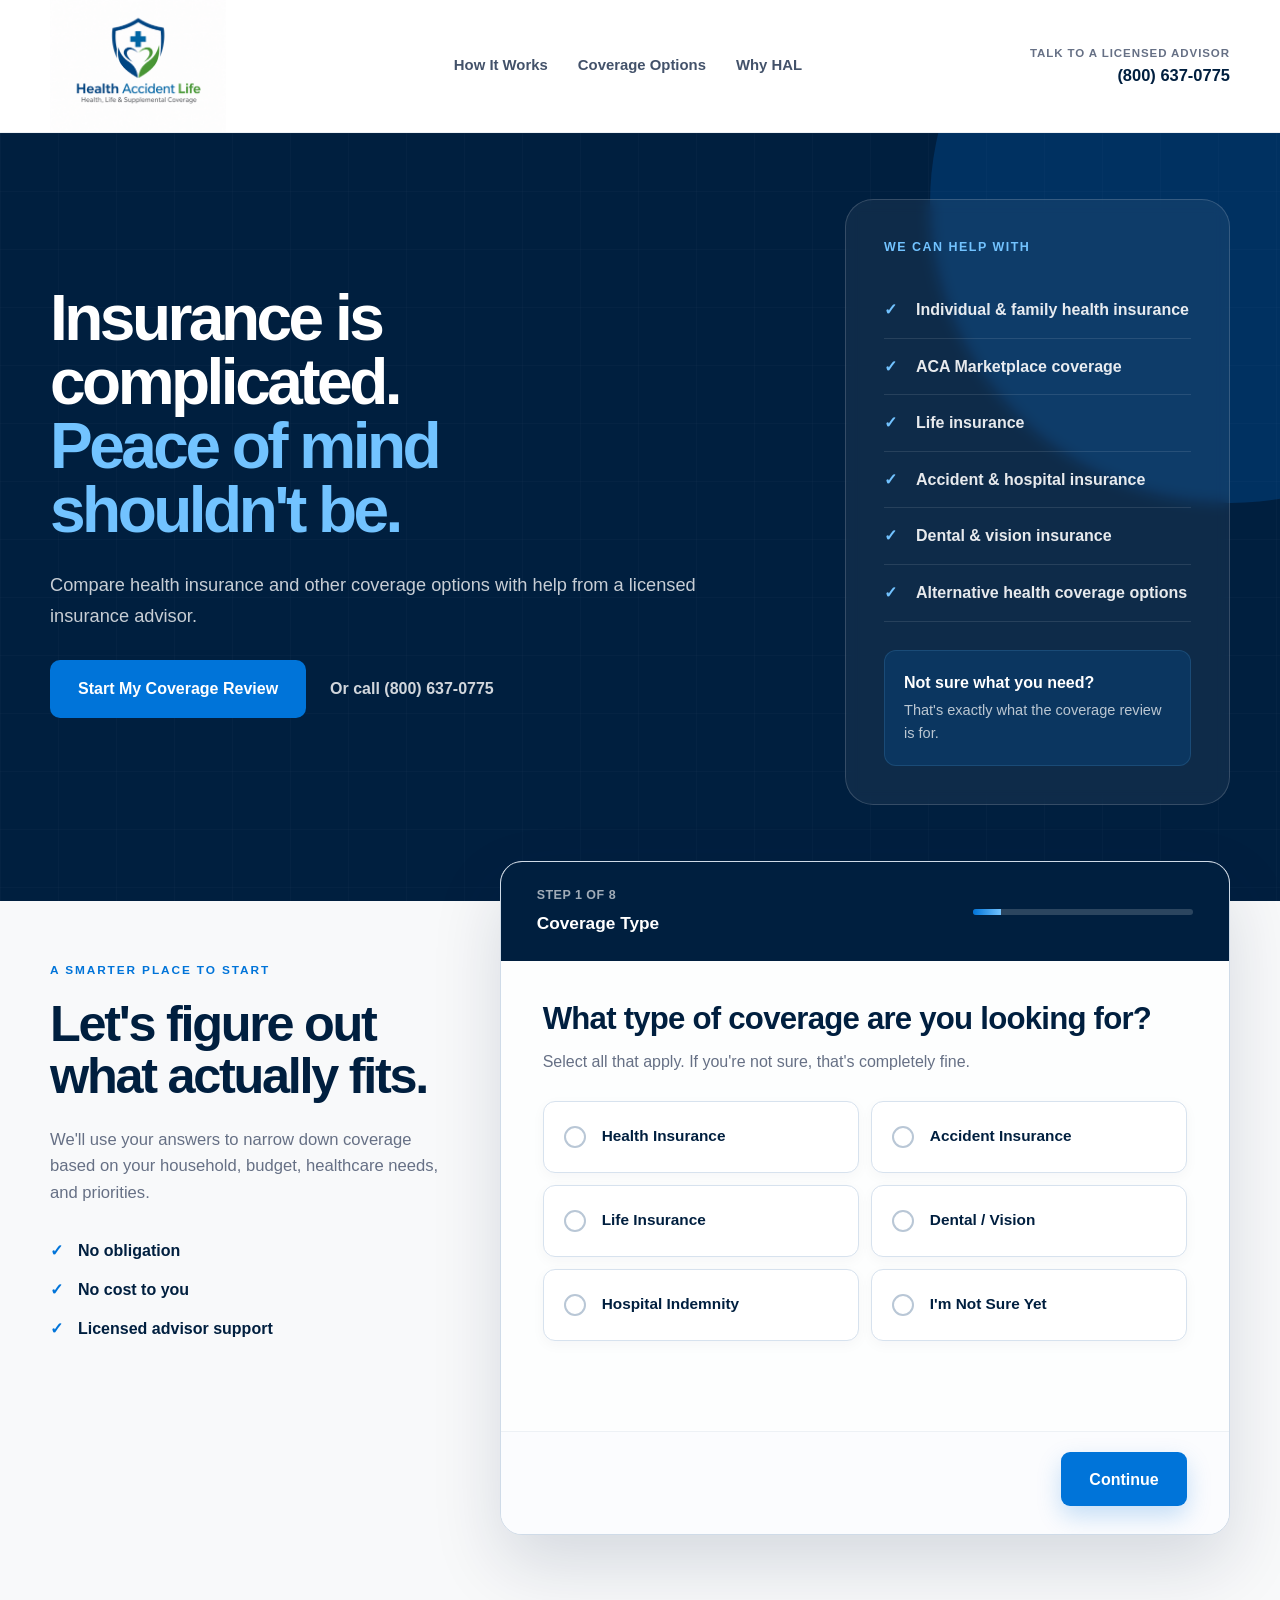
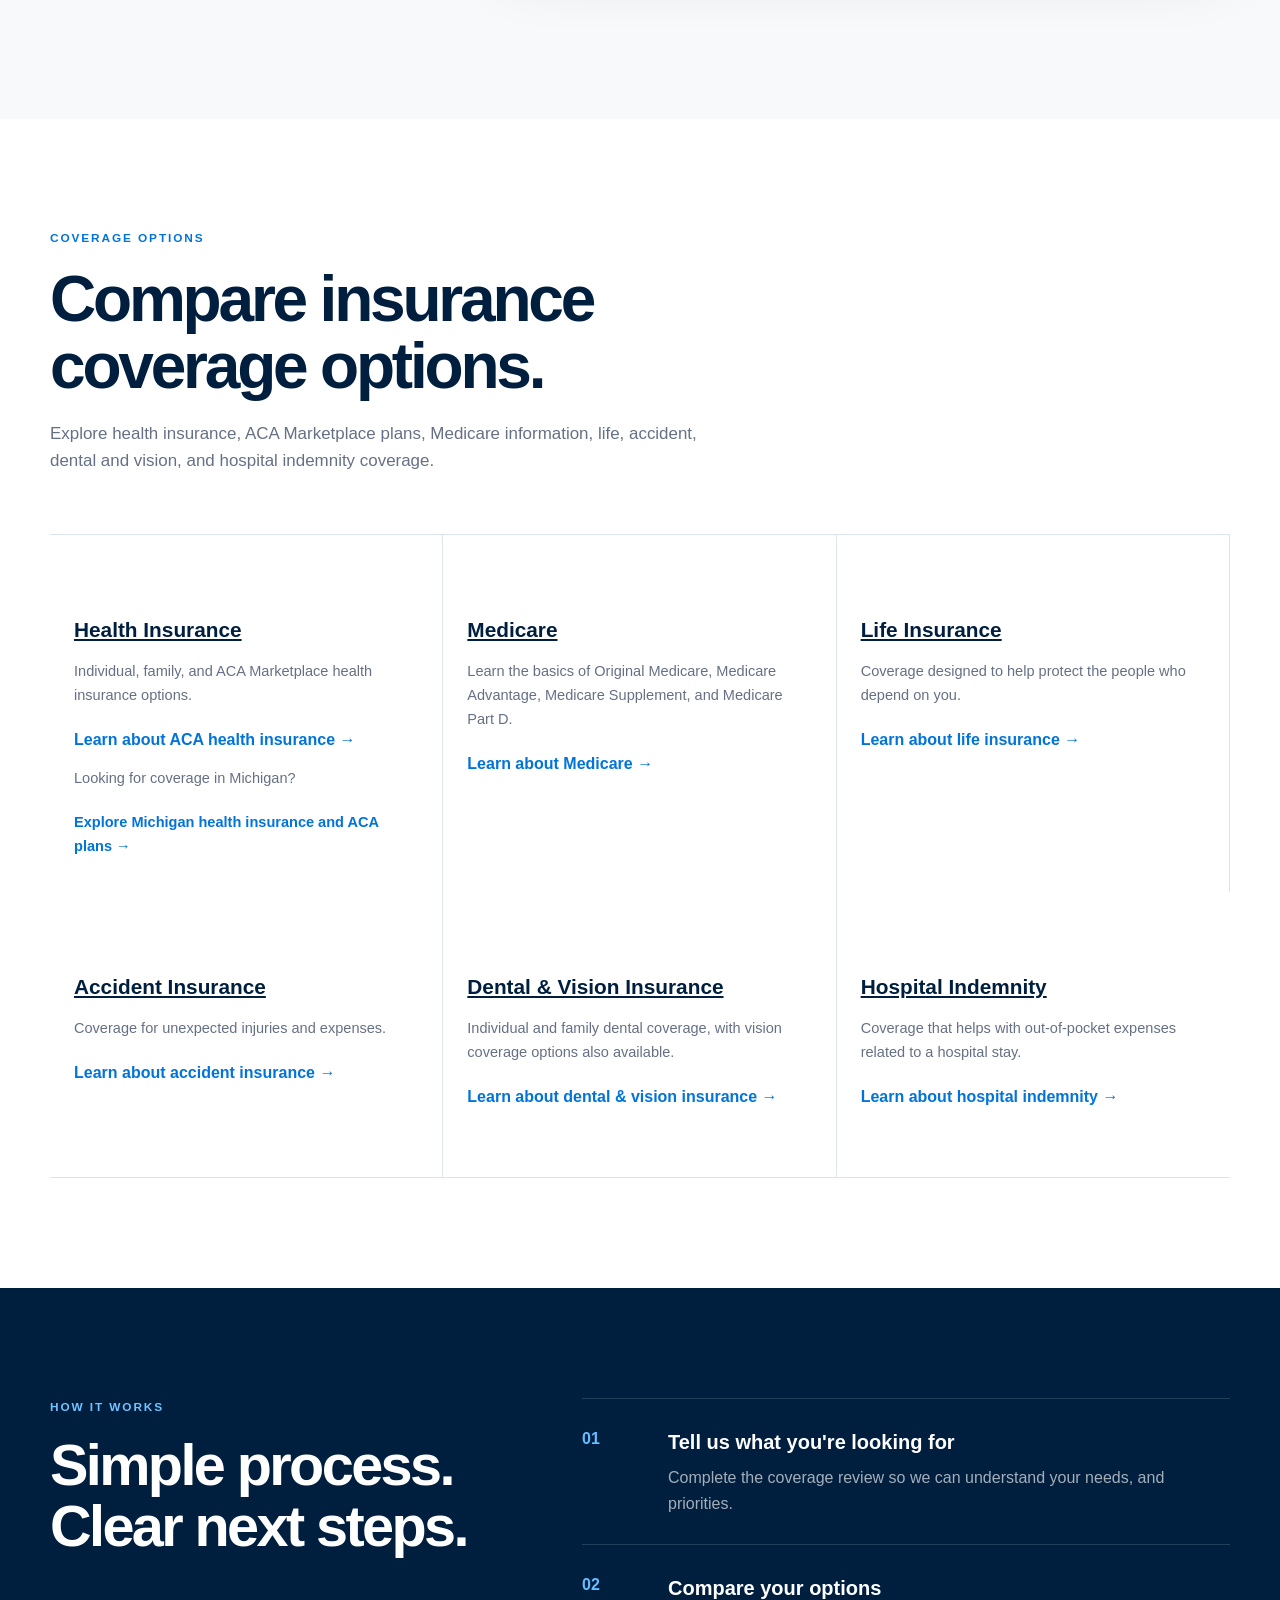
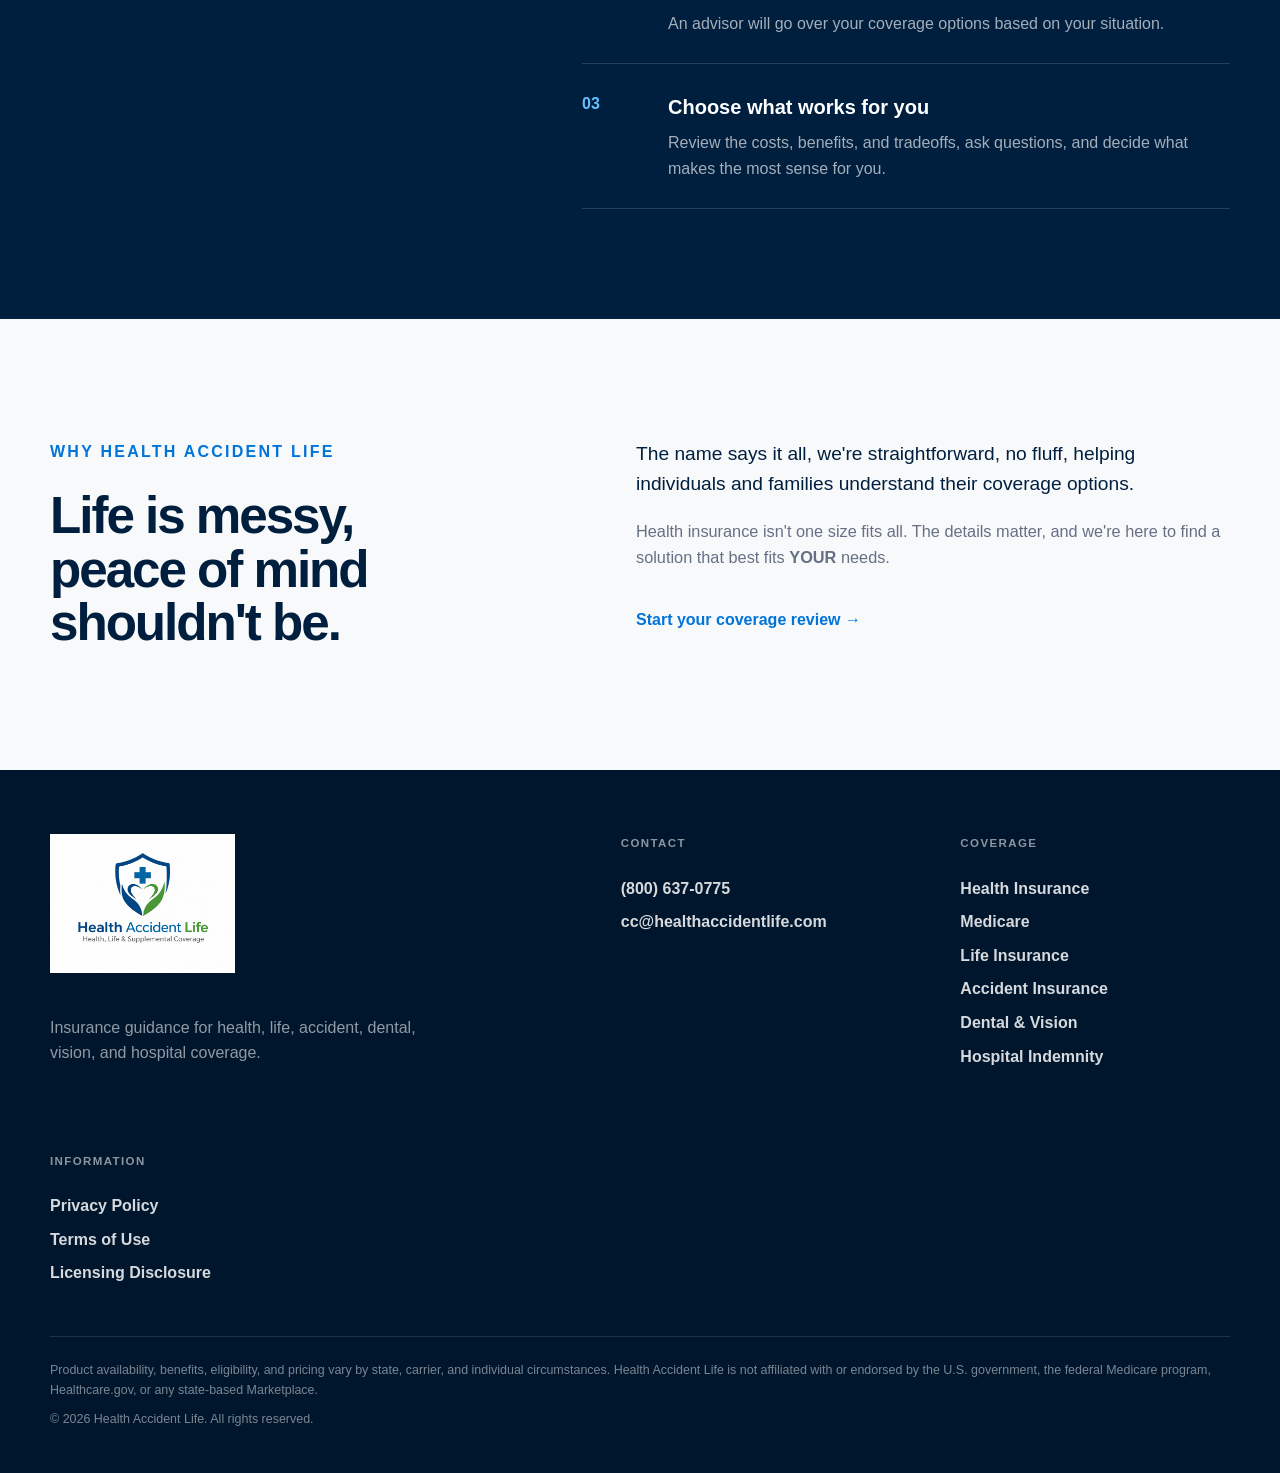
==== index.html @ eee74aa1 "Update index.html" ====
<!DOCTYPE html>
<html lang="en">
<head>
  <meta charset="UTF-8" />
  <meta name="viewport" content="width=device-width, initial-scale=1.0" />

<title>Health Insurance & ACA Marketplace Plans | Health Accident Life</title>

<meta
  name="description"
  content="Compare health insurance, ACA Marketplace, life, accident, dental, vision, and hospital indemnity coverage with help from a licensed insurance advisor."
/>

<link rel="canonical" href="https://healthaccidentlife.com/" />

  <link rel="stylesheet" href="css/style.css" />
</head>

<body>

  <header class="site-header">
    <div class="container header-inner">

      <a href="index.html" class="brand-link" aria-label="Health Accident Life home">
        <img src="images/logo.png" alt="Health Accident Life" class="site-logo" />
      </a>

      <nav class="main-nav" aria-label="Main navigation">
        <a href="#how-it-works">How It Works</a>
        <a href="#coverage-options">Coverage Options</a>
        <a href="#about">Why HAL</a>
      </nav>

      <a class="header-phone" href="tel:8006370775">
        <span>Talk to a licensed advisor</span>
        <strong>(800) 637-0775</strong>
      </a>

    </div>
  </header>


  <main>

    <section class="hero-section">

      <div class="hero-grid-pattern"></div>

      <div class="container hero-layout">

        <div class="hero-copy">

 <h1>
  Insurance is complicated.
  <span>Peace of mind shouldn't be.</span>
</h1>

<p class="hero-subtitle">
  Compare health insurance and other coverage options with help from a licensed insurance advisor.
</p>

          <div class="hero-actions">
            <a href="#coverage-review" class="hero-button">
              Start My Coverage Review
            </a>

            <a href="tel:8006370775" class="hero-phone-link">
              Or call (800) 637-0775
            </a>
          </div>

        </div>


        <aside class="hero-side-panel">
          <p class="panel-label">We can help with</p>

          <ul class="coverage-checklist">
            <li>Individual & family health insurance</li>
            <li>ACA Marketplace coverage</li>
            <li>Life insurance</li>
            <li>Accident & hospital insurance</li>
            <li>Dental & vision insurance</li>
            <li>Alternative health coverage options</li>
          </ul>

          <div class="panel-callout">
            <strong>Not sure what you need?</strong>
            <span>That's exactly what the coverage review is for.</span>
          </div>

        </aside>

      </div>
    </section>


    <section class="form-section" id="coverage-review">

      <div class="container form-layout">

        <div class="form-intro">

          <p class="eyebrow dark">A smarter place to start</p>

          <h2>Let's figure out what actually fits.</h2>

          <p>
            We'll use your answers to narrow down coverage based on your household,
            budget, healthcare needs, and priorities.
          </p>

         
<div class="form-benefits">
  <span>No obligation</span>
  <span>No cost to you</span>
  <span>Licensed advisor support</span>
</div>

</div>


        <form
          class="quote-card"
          id="quoteForm"
          name="coverage-review"
          method="POST"
          netlify
          data-netlify="true"
          netlify-honeypot="bot-field"
          action="/thank-you/"
        >

          <input type="hidden" name="form-name" value="coverage-review" />

          <p class="hidden-field">
            <label>
              Do not fill this out if you are human:
              <input name="bot-field" />
            </label>
          </p>


          <div class="form-topbar">

            <div>
              <p id="stepCounter">Step 1 of 8</p>
              <h2 id="stepTitle">Coverage Type</h2>
            </div>

            <div class="progress-wrap" aria-hidden="true">
              <div class="progress-bar">
                <div class="progress-fill" id="progressFill"></div>
              </div>
            </div>

          </div>


          <div class="form-body">

            <section class="form-step active" data-step="1">

              <h3>What type of coverage are you looking for?</h3>

              <p class="step-help">
                Select all that apply. If you're not sure, that's completely fine.
              </p>

              <div class="choice-grid two-column">

                <label class="choice-card">
                  <input type="checkbox" name="coverage_type" value="Health Insurance" />
                  <span>Health Insurance</span>
                </label>

                <label class="choice-card">
                  <input type="checkbox" name="coverage_type" value="Accident Insurance" />
                  <span>Accident Insurance</span>
                </label>

                <label class="choice-card">
                  <input type="checkbox" name="coverage_type" value="Life Insurance" />
                  <span>Life Insurance</span>
                </label>

                <label class="choice-card">
                  <input type="checkbox" name="coverage_type" value="Dental / Vision" />
                  <span>Dental / Vision</span>
                </label>

                <label class="choice-card">
                  <input type="checkbox" name="coverage_type" value="Hospital Indemnity" />
                  <span>Hospital Indemnity</span>
                </label>

                <label class="choice-card">
                  <input type="checkbox" name="coverage_type" value="Not Sure" />
                  <span>I'm Not Sure Yet</span>
                </label>

              </div>

            </section>


            <section class="form-step" data-step="2">

              <h3>Who needs coverage?</h3>

              <p class="step-help">
                Tell us who we're shopping for.
              </p>

              <div class="choice-list">

                <label class="choice-card">
                  <input type="radio" name="who_needs_coverage" value="Just me" />
                  <span>Just me</span>
                </label>

                <label class="choice-card">
                  <input type="radio" name="who_needs_coverage" value="Me + spouse / partner" />
                  <span>Me + spouse / partner</span>
                </label>

                <label class="choice-card">
                  <input type="radio" name="who_needs_coverage" value="Me + children" />
                  <span>Me + children</span>
                </label>

                <label class="choice-card">
                  <input type="radio" name="who_needs_coverage" value="Me + spouse + children" />
                  <span>Me + spouse + children</span>
                </label>

              </div>

            </section>


            <section class="form-step" data-step="3">

              <h3>What are the ages of those who need coverage?</h3>

              <p class="step-help">
                Age can affect eligibility, pricing, and available options.
              </p>

              <div class="field-group">
                <label for="yourAge">Your Age</label>
                <input
                  type="number"
                  id="yourAge"
                  name="your_age"
                  placeholder="Example: 35"
                  min="0"
                  max="120"
                />
              </div>

              <div class="field-group optional-field">
                <label for="householdAges">Other Household Ages</label>

                <input
                  type="text"
                  id="householdAges"
                  name="other_household_ages"
                  placeholder="Example: 34, 12, 9"
                />
              </div>

            </section>


            <section class="form-step" data-step="4">

              <h3>Where do you live?</h3>

              <p class="step-help">
                Insurance availability can vary significantly by location.
              </p>

              <div class="field-group">
                <label for="zipCode">ZIP Code</label>

                <input
                  type="text"
                  id="zipCode"
                  name="zip_code"
                  placeholder="Example: 48439"
                  maxlength="10"
                />
              </div>

              <div class="field-group">

                <label for="state">State</label>

                <select id="state" name="state">

                  <option value="">Select your state</option>

                  <option value="Alabama">Alabama</option>
                  <option value="Alaska">Alaska</option>
                  <option value="Arizona">Arizona</option>
                  <option value="Arkansas">Arkansas</option>
                  <option value="California">California</option>
                  <option value="Colorado">Colorado</option>
                  <option value="Connecticut">Connecticut</option>
                  <option value="Delaware">Delaware</option>
                  <option value="Florida">Florida</option>
                  <option value="Georgia">Georgia</option>
                  <option value="Hawaii">Hawaii</option>
                  <option value="Idaho">Idaho</option>
                  <option value="Illinois">Illinois</option>
                  <option value="Indiana">Indiana</option>
                  <option value="Iowa">Iowa</option>
                  <option value="Kansas">Kansas</option>
                  <option value="Kentucky">Kentucky</option>
                  <option value="Louisiana">Louisiana</option>
                  <option value="Maine">Maine</option>
                  <option value="Maryland">Maryland</option>
                  <option value="Massachusetts">Massachusetts</option>
                  <option value="Michigan">Michigan</option>
                  <option value="Minnesota">Minnesota</option>
                  <option value="Mississippi">Mississippi</option>
                  <option value="Missouri">Missouri</option>
                  <option value="Montana">Montana</option>
                  <option value="Nebraska">Nebraska</option>
                  <option value="Nevada">Nevada</option>
                  <option value="New Hampshire">New Hampshire</option>
                  <option value="New Jersey">New Jersey</option>
                  <option value="New Mexico">New Mexico</option>
                  <option value="New York">New York</option>
                  <option value="North Carolina">North Carolina</option>
                  <option value="North Dakota">North Dakota</option>
                  <option value="Ohio">Ohio</option>
                  <option value="Oklahoma">Oklahoma</option>
                  <option value="Oregon">Oregon</option>
                  <option value="Pennsylvania">Pennsylvania</option>
                  <option value="Rhode Island">Rhode Island</option>
                  <option value="South Carolina">South Carolina</option>
                  <option value="South Dakota">South Dakota</option>
                  <option value="Tennessee">Tennessee</option>
                  <option value="Texas">Texas</option>
                  <option value="Utah">Utah</option>
                  <option value="Vermont">Vermont</option>
                  <option value="Virginia">Virginia</option>
                  <option value="Washington">Washington</option>
                  <option value="West Virginia">West Virginia</option>
                  <option value="Wisconsin">Wisconsin</option>
                  <option value="Wyoming">Wyoming</option>

                </select>

              </div>

            </section>


            <section class="form-step" data-step="5">

              <h3>What's your estimated annual household income?</h3>

              <p class="step-help">
                This can help determine eligibility for certain savings and coverage options.
              </p>

              <div class="income-display">
                <span id="incomeValue">$35,000</span>
              </div>

              <div class="field-group">

                <input
                  type="range"
                  id="annualIncome"
                  name="annual_income"
                  min="10000"
                  max="150000"
                  step="1000"
                  value="35000"
                />

                <div class="range-labels">
                  <span>$10K</span>
                  <span>$75K</span>
                  <span>$150K+</span>
                </div>

              </div>

              <div class="field-group">

                <label for="householdSize">
                  Household size, including yourself
                </label>

                <select id="householdSize" name="household_size">
                  <option value="1">1</option>
                  <option value="2">2</option>
                  <option value="3">3</option>
                  <option value="4">4</option>
                  <option value="5">5</option>
                  <option value="6+">6+</option>
                </select>

              </div>

            </section>


            <section class="form-step" data-step="6">

              <h3>What's your current coverage situation?</h3>

              <p class="step-help">
                This helps us better understand what you may be trying to replace or improve.
              </p>

              <div class="choice-list">

                <label class="choice-card">
                  <input type="radio" name="current_coverage" value="No, I have no coverage right now" />
                  <span>I don't currently have coverage</span>
                </label>

                <label class="choice-card">
                  <input type="radio" name="current_coverage" value="Yes, but it costs too much" />
                  <span>I have coverage, but it's too expensive</span>
                </label>

                <label class="choice-card">
                  <input type="radio" name="current_coverage" value="Yes, through COBRA" />
                  <span>I'm currently on COBRA</span>
                </label>

                <label class="choice-card">
                  <input type="radio" name="current_coverage" value="Yes, I bought my own plan" />
                  <span>I purchased my own plan</span>
                </label>

                <label class="choice-card">
                  <input type="radio" name="current_coverage" value="I recently lost job-based coverage" />
                  <span>I recently lost employer coverage</span>
                </label>

              </div>

            </section>


            <section class="form-step" data-step="7">

              <h3>How do you typically use healthcare?</h3>

              <p class="step-help">
                This helps us think beyond just the monthly premium.
              </p>

              <div class="choice-list">

                <label class="choice-card">
                  <input type="radio" name="healthcare_usage" value="Rarely, mostly for emergencies" />
                  <span>Rarely, mostly for emergencies</span>
                </label>

                <label class="choice-card">
                  <input type="radio" name="healthcare_usage" value="Occasionally, a few visits per year" />
                  <span>Occasionally, a few visits per year</span>
                </label>

                <label class="choice-card">
                  <input type="radio" name="healthcare_usage" value="Regularly, I have ongoing needs" />
                  <span>Regularly, I have ongoing needs</span>
                </label>

              </div>

              <div class="field-group priority-field">

                <label for="planPriority">
                  What's most important to you?
                </label>

                <select id="planPriority" name="plan_priority">
                  <option value="">Choose your top priority</option>
                  <option value="Low monthly premium">Low monthly premium</option>
                  <option value="Low deductible">Low deductible</option>
                  <option value="Keep my current doctors">Keep my current doctors</option>
                  <option value="Low copays for visits">Low copays for visits</option>
                  <option value="Good prescription coverage">Prescription coverage</option>
                  <option value="Not sure yet">I'm not sure yet</option>
                </select>

              </div>

            </section>


            <section class="form-step" data-step="8">

              <div class="results-box">

                <p class="results-label">Almost done</p>

                <h3>Let's review your coverage options.</h3>

                <p>
                  You've given us the information needed to start narrowing down
                  coverage that may fit your situation.
                </p>

                <ul>
                  <li>Review options based on your location and needs</li>
                  <li>Compare potential costs and benefits</li>
                  <li>Ask questions before making a decision</li>
                </ul>

              </div>

              <h3>Where can we reach you?</h3>

              <p class="step-help">
                A licensed insurance advisor will contact you to review available options.
              </p>


              <div class="field-group">

                <label for="fullName">Full Name</label>

                <input
                  type="text"
                  id="fullName"
                  name="full_name"
                  placeholder="Your full name"
                />

              </div>


              <div class="field-row">

                <div class="field-group">

                  <label for="phoneNumber">Phone Number</label>

                  <input
                    type="tel"
                    id="phoneNumber"
                    name="phone_number"
                    placeholder="(555) 555-5555"
                  />

                </div>

                <div class="field-group">

                  <label for="emailAddress">Email Address</label>

                  <input
                    type="email"
                    id="emailAddress"
                    name="email_address"
                    placeholder="you@email.com"
                  />

                </div>

              </div>


              <label class="consent-box">

                <input
                  type="checkbox"
                  name="tcpa_consent"
                  value="Yes"
                  required
                />

                <span>
                  By checking this box and submitting this form, I provide my express
                  written consent to Health Accident Life and its licensed insurance
                  agents to contact me at the phone number and email address provided,
                  including through automated telephone dialing systems, pre-recorded
                  messages, and text messages, regarding insurance products and services.
                  I understand that my consent is not a condition of purchase and that I
                  may revoke consent at any time. Message and data rates may apply.
                  Reply STOP to opt out of text messages.
                  View our <a href="privacy.html">Privacy Policy</a>.
                </span>

              </label>

              <p class="secure-note">
                Your information is kept private and will not be sold.
              </p>

            </section>

          </div>


          <div class="form-actions">

            <button
              type="button"
              class="back-button"
              id="backButton"
            >
              Back
            </button>

            <button
              type="button"
              class="primary-button"
              id="nextButton"
            >
              Continue
            </button>

            <button
              type="submit"
              class="primary-button submit-button"
              id="submitButton"
            >
              Request My Coverage Review
            </button>

          </div>

        </form>
        
<div class="family-visual" aria-hidden="true">
  <img
    src="images/family-coverage.webp"
    alt=""
    loading="lazy"
    decoding="async"
  />
</div>


      </div>

    </section>


    <section class="coverage-section" id="coverage-options">

      <div class="container">

        <div class="section-heading">

          <p class="eyebrow dark">Coverage options</p>

         <h2>Compare insurance coverage options.</h2>

<p>
  Explore health insurance, ACA Marketplace plans, Medicare information,
  life, accident, dental and vision, and hospital indemnity coverage.
</p>

        </div>
        <div class="coverage-grid">


      <article class="coverage-item">
  
  <h3>
    <a href="aca-health-insurance.html">Health Insurance</a>
  </h3>
  <p>
    Individual, family, and ACA Marketplace health insurance options.
  </p>
  <a href="aca-health-insurance.html" class="text-link">
    Learn about ACA health insurance →
  </a>
          <p style="margin-top: 14px;">
    Looking for coverage in Michigan?
    <a href="michigan-health-insurance.html" class="text-link">
      Explore Michigan health insurance and ACA plans →
    </a>
  </p>
        
</article>
<article class="coverage-item">

  <h3>
    <a href="medicare.html">Medicare</a>
  </h3>
  <p>
    Learn the basics of Original Medicare, Medicare Advantage,
    Medicare Supplement, and Medicare Part D.
  </p>
  <a href="medicare.html" class="text-link">
    Learn about Medicare →
  </a>
</article>
          <article class="coverage-item">

  <h3>
    <a href="life-insurance.html">Life Insurance</a>
  </h3>
  <p>
    Coverage designed to help protect the people who depend on you.
  </p>
  <a href="life-insurance.html" class="text-link">
    Learn about life insurance →
  </a>
</article>

          <article class="coverage-item">

  <h3>
    <a href="accident-insurance.html">Accident Insurance</a>
  </h3>
  <p>
    Coverage for unexpected injuries and expenses.
  </p>
  <a href="accident-insurance.html" class="text-link">
    Learn about accident insurance →
  </a>
</article>

          <article class="coverage-item">

  <h3>
    <a href="dental-insurance.html">Dental & Vision Insurance</a>
  </h3>
  <p>
    Individual and family dental coverage, with vision coverage options also available.
  </p>
  <a href="dental-insurance.html" class="text-link">
    Learn about dental & vision insurance →
  </a>
</article>

           <article class="coverage-item">

  <h3>
    <a href="hospital-indemnity.html">Hospital Indemnity</a>
  </h3>
  <p>
    Coverage that helps with out-of-pocket expenses related to a hospital stay.
  </p>
  <a href="hospital-indemnity.html" class="text-link">
    Learn about hospital indemnity →
  </a>
</article>

        </div>

      </div>

    </section>


  <section class="process-section" id="how-it-works">

  <div class="container process-layout">

    <div class="process-heading">

      <p class="eyebrow">How it works</p>

      <h2>Simple process. Clear next steps.</h2>

    

    </div>


    <div class="process-steps">

      <article>
        <span>01</span>

        <div>
          <h3>Tell us what you're looking for</h3>
          <p>
            Complete the coverage review so we can understand your needs,
            and priorities.
          </p>
        </div>
      </article>

      <article>
        <span>02</span>

        <div>
          <h3>Compare your options</h3>
          <p>
            An advisor will go over your coverage options based on your situation.
          </p>
        </div>
      </article>

      <article>
        <span>03</span>

        <div>
          <h3>Choose what works for you</h3>
          <p>
            Review the costs, benefits, and tradeoffs, ask questions, and decide
            what makes the most sense for you.
          </p>
        </div>
      </article>

    </div>

  </div>

</section>


    <section class="about-section" id="about">

  <div class="container about-layout">

    <div class="about-heading">

      <p class="eyebrow dark about-eyebrow">
        Why Health Accident Life
      </p>

      <h2 class="about-main-heading">
        Life is messy,
        <br />
        peace of mind shouldn't be.
      </h2>

    </div>


    <div class="about-content">

      <p class="about-lead">
        The name says it all, we're straightforward, no fluff, helping individuals and families understand their coverage options.
      </p>

      <p>
        Health insurance isn't one size fits all. The details matter, and we're here to find a solution that best fits <strong>YOUR</strong> needs.
      </p>

      <a href="#coverage-review" class="text-link">
        Start your coverage review →
      </a>

    </div>

  </div>

</section>


  </main>


  <footer class="site-footer">

    <div class="container footer-main">

      <div class="footer-brand-area">

        <img
          src="images/logo.png"
          alt="Health Accident Life"
          class="footer-logo"
        />

        <p>
          Insurance guidance for health, life, accident,
          dental, vision, and hospital coverage.
        </p>

      </div>


      <div class="footer-contact">

        <p class="footer-title">Contact</p>

        <a href="tel:8006370775">
          (800) 637-0775
        </a>

        <a href="mailto:cc@healthaccidentlife.com">
          cc@healthaccidentlife.com
        </a>

      </div>

<div class="footer-links">

  <p class="footer-title">Coverage</p>

  <a href="aca-health-insurance.html">Health Insurance</a>
  <a href="medicare.html">Medicare</a>
  <a href="life-insurance.html">Life Insurance</a>
  <a href="accident-insurance.html">Accident Insurance</a>
  <a href="dental-insurance.html">Dental & Vision</a>
  <a href="hospital-indemnity.html">Hospital Indemnity</a>

</div>
      <div class="footer-links">

        <p class="footer-title">Information</p>

        <a href="privacy.html">Privacy Policy</a>
        <a href="terms.html">Terms of Use</a>
        <a href="licensing.html">Licensing Disclosure</a>

      </div>

    </div>


    <div class="container footer-disclaimer">

      <p>
        Product availability, benefits, eligibility, and pricing vary by state,
        carrier, and individual circumstances. Health Accident Life is not affiliated
        with or endorsed by the U.S. government, the federal Medicare program,
        Healthcare.gov, or any state-based Marketplace.
      </p>

      <p>
        © 2026 Health Accident Life. All rights reserved.
      </p>

    </div>

  </footer>


  <script src="js/script.js"></script>

</body>
</html>
---- css/style.css ----
:root {
  --navy: #001f3f;
  --navy-light: #073a68;
  --blue: #0074d9;
  --blue-bright: #1597ff;
  --blue-soft: #eaf5ff;
  --off-white: #f8f9fa;
  --white: #ffffff;
  --text: #172033;
  --muted: #667085;
  --border: #dce5ee;
  --soft-border: #edf1f5;
  --success: #13795b;
  --danger: #b42318;

  --shadow-small: 0 8px 24px rgba(0, 31, 63, 0.08);
  --shadow-large: 0 28px 70px rgba(0, 31, 63, 0.16);

  --radius-small: 10px;
  --radius: 18px;
  --radius-large: 28px;
}


/* RESET */

* {
  box-sizing: border-box;
}

html {
  scroll-behavior: smooth;
}

body {
  margin: 0;
  font-family:
    Inter,
    ui-sans-serif,
    -apple-system,
    BlinkMacSystemFont,
    "Segoe UI",
    sans-serif;
  color: var(--text);
  background: var(--off-white);
  line-height: 1.6;
}

a {
  color: inherit;
}

img {
  max-width: 100%;
}

button,
input,
select {
  font: inherit;
}

.hidden-field {
  display: none;
}

.container {
  width: min(1180px, calc(100% - 48px));
  margin: 0 auto;
}


/* HEADER */

.site-header {
  background: rgba(255, 255, 255, 0.97);
  border-bottom: 1px solid var(--soft-border);
  position: relative;
  z-index: 20;
}

.header-inner {
  min-height: 94px;
  display: grid;
  grid-template-columns: auto 1fr auto;
  align-items: center;
  gap: 46px;
}

.brand-link {
  display: inline-flex;
  align-items: center;
}

.site-logo {
  width: 190px;
  display: block;
}

.main-nav {
  display: flex;
  justify-content: center;
  gap: 30px;
}

.main-nav a {
  text-decoration: none;
  color: #43526a;
  font-size: 0.93rem;
  font-weight: 700;
}

.main-nav a:hover {
  color: var(--blue);
}

.header-phone {
  text-decoration: none;
  text-align: right;
}

.header-phone span {
  display: block;
  font-size: 0.72rem;
  text-transform: uppercase;
  letter-spacing: 0.08em;
  color: var(--muted);
  font-weight: 800;
}

.header-phone strong {
  display: block;
  color: var(--navy);
  font-size: 1.03rem;
}


/* HERO */

.hero-section {
  position: relative;
  overflow: hidden;
  background: var(--navy);
  color: var(--white);
}

.hero-grid-pattern {
  position: absolute;
  inset: 0;
  opacity: 0.09;

  background-image:
    linear-gradient(rgba(255,255,255,.22) 1px, transparent 1px),
    linear-gradient(90deg, rgba(255,255,255,.22) 1px, transparent 1px);

  background-size: 58px 58px;
}

.hero-section::after {
  content: "";
  position: absolute;
  width: 600px;
  height: 600px;
  right: -250px;
  top: -230px;
  border-radius: 50%;
  background: rgba(0, 116, 217, 0.22);
}

.hero-layout {
  position: relative;
  z-index: 2;

  min-height: 650px;

  display: grid;
  grid-template-columns: 1.3fr 0.7fr;
  align-items: center;
  gap: 80px;

  padding-top: 82px;
  padding-bottom: 110px;
}

.eyebrow {
  margin: 0 0 18px;

  font-size: 0.74rem;
  font-weight: 900;

  letter-spacing: 0.16em;
  text-transform: uppercase;

  color: #72c3ff;
}

.eyebrow.dark {
  color: var(--blue);
}

.hero-copy h1 {
  margin: 0;

  max-width: 760px;

  font-size: clamp(3rem, 5.5vw, 5.4rem);
  line-height: 0.99;

  letter-spacing: -0.055em;
}

.hero-copy h1 span {
  display: block;
  color: #72c3ff;
}

.hero-subtitle {
  max-width: 680px;

  margin: 28px 0 0;

  font-size: 1.14rem;
  line-height: 1.7;

  color: rgba(255, 255, 255, 0.78);
}

.hero-actions {
  display: flex;
  align-items: center;
  flex-wrap: wrap;

  gap: 24px;

  margin-top: 34px;
}

.hero-button {
  display: inline-flex;
  align-items: center;
  justify-content: center;

  min-height: 58px;

  padding: 0 28px;

  background: var(--blue);
  color: var(--white);

  border-radius: var(--radius-small);

  text-decoration: none;
  font-weight: 900;

  transition: transform .18s ease, background .18s ease;
}

.hero-button:hover {
  background: var(--blue-bright);
  transform: translateY(-2px);
}

.hero-phone-link {
  color: rgba(255,255,255,.82);
  font-weight: 800;
  text-decoration: none;
}

.hero-phone-link:hover {
  color: var(--white);
}



.hero-side-panel {
  position: relative;

  padding: 38px;

  border: 1px solid rgba(255,255,255,.16);
  border-radius: var(--radius-large);

  background: rgba(255,255,255,.07);
  backdrop-filter: blur(7px);
}

.panel-label {
  margin: 0 0 24px;

  color: #72c3ff;

  font-size: 0.78rem;
  font-weight: 900;

  text-transform: uppercase;
  letter-spacing: 0.12em;
}

.coverage-checklist {
  list-style: none;

  padding: 0;
  margin: 0;
}

.coverage-checklist li {
  position: relative;

  padding: 15px 0 15px 32px;

  border-bottom: 1px solid rgba(255,255,255,.1);

  color: rgba(255,255,255,.9);

  font-weight: 700;
}

.coverage-checklist li::before {
  content: "✓";

  position: absolute;
  left: 0;

  color: #72c3ff;

  font-weight: 900;
}

.panel-callout {
  margin-top: 28px;
  padding: 19px;

  background: rgba(0,116,217,.25);

  border-radius: 12px;
}

.panel-callout strong,
.panel-callout span {
  display: block;
}

.panel-callout strong {
  margin-bottom: 4px;
}

.panel-callout span {
  color: rgba(255,255,255,.72);
  font-size: .91rem;
}


/* FORM AREA */

.form-section {
  position: relative;

  margin-top: -40px;

  padding: 0 0 110px;
}

.form-layout {
  display: grid;
  grid-template-columns: .55fr 1fr;

  gap: 70px;
  align-items: start;
}

.form-intro {
  padding-top: 100px;
}

.form-intro h2 {
  margin: 0;

  color: var(--navy);

  font-size: clamp(2rem, 4vw, 3.15rem);
  line-height: 1.04;

  letter-spacing: -.045em;
}

.form-intro > p:not(.eyebrow) {
  color: var(--muted);

  font-size: 1.04rem;

  margin-top: 24px;
}

.form-benefits {
  display: grid;
  gap: 13px;

  margin-top: 32px;
}

.form-benefits span {
  position: relative;

  padding-left: 28px;

  font-weight: 800;
  color: var(--navy);
}

.form-benefits span::before {
  content: "✓";

  position: absolute;
  left: 0;

  color: var(--blue);
}


/* QUOTE CARD */

.quote-card {
  position: relative;

  width: 100%;

  background: var(--white);

  border-radius: 22px;

  overflow: hidden;

  border: 1px solid var(--border);

  box-shadow: var(--shadow-large);
}

.form-topbar {
  min-height: 96px;

  display: flex;
  justify-content: space-between;
  align-items: center;

  gap: 28px;

  padding: 26px 36px;

  background: var(--navy);
  color: var(--white);
}

.form-topbar p {
  margin: 0;

  color: rgba(255,255,255,.63);

  font-size: .82rem;
  font-weight: 700;
}

.form-topbar h2 {
  margin: 2px 0 0;

  font-size: 1.04rem;
}

.progress-wrap {
  width: 220px;
  max-width: 42%;
}

.progress-bar {
  height: 5px;

  background: rgba(255,255,255,.17);

  border-radius: 999px;

  overflow: hidden;
}

.progress-fill {
  width: 12.5%;
  height: 100%;

  background: #6fc5ff;

  transition: width .25s ease;
}


/* FORM BODY */

.form-body {
  min-height: 470px;

  padding: 42px;
}

.form-step {
  display: none;
}

.form-step.active {
  display: block;
}

.form-step h3,
.results-box h3 {
  margin: 0;

  color: var(--navy);

  font-size: clamp(1.45rem, 3vw, 1.95rem);
  line-height: 1.15;

  letter-spacing: -.025em;
}

.step-help {
  margin: 12px 0 28px;

  color: var(--muted);
}


/* CHOICES */

.choice-grid {
  display: grid;
  gap: 13px;
}

.two-column {
  grid-template-columns: repeat(2, minmax(0, 1fr));
}

.choice-list {
  display: grid;
  gap: 12px;
}

.choice-card {
  position: relative;

  display: flex;
  align-items: center;

  min-height: 67px;

  padding: 16px 20px 16px 52px;

  border: 1px solid var(--border);
  border-radius: 11px;

  background: var(--white);

  cursor: pointer;

  transition:
    border-color .18s ease,
    box-shadow .18s ease,
    transform .18s ease;

  text-align: left;
}

.choice-card:hover {
  border-color: #91c9f5;

  box-shadow: var(--shadow-small);

  transform: translateY(-1px);
}

.choice-card input {
  position: absolute;

  opacity: 0;

  pointer-events: none;
}

.choice-card::before {
  content: "";

  position: absolute;
  left: 20px;

  width: 17px;
  height: 17px;

  border: 2px solid #b7c5d5;

  border-radius: 50%;
}

.choice-card span {
  color: var(--navy);

  font-weight: 800;
}

.choice-card:has(input:checked) {
  border-color: var(--blue);

  background: var(--blue-soft);

  box-shadow: 0 0 0 2px rgba(0,116,217,.08);
}

.choice-card:has(input:checked)::before {
  content: "✓";

  display: grid;
  place-items: center;

  width: 21px;
  height: 21px;

  border: 0;

  background: var(--blue);
  color: var(--white);

  font-size: .72rem;
  font-weight: 900;
}


/* INPUTS */

.field-group {
  display: grid;
  gap: 8px;

  margin-bottom: 20px;
}

.field-row {
  display: grid;
  grid-template-columns: 1fr 1fr;

  gap: 18px;
}

label {
  color: var(--text);

  font-size: .92rem;
  font-weight: 800;
}

input,
select {
  width: 100%;
  min-height: 56px;

  padding: 0 16px;

  border: 1px solid #cbd6e2;
  border-radius: 10px;

  background: #fcfdff;

  color: var(--text);
}

input:focus,
select:focus {
  outline: none;

  border-color: var(--blue);

  box-shadow: 0 0 0 4px rgba(0,116,217,.1);
}

.income-display {
  margin: 18px 0;

  text-align: center;

  color: var(--navy);

  font-size: 2rem;
  font-weight: 900;
}

input[type="range"] {
  min-height: 32px;

  padding: 0;

  accent-color: var(--blue);
}

.range-labels {
  display: flex;
  justify-content: space-between;

  color: var(--muted);

  font-size: .82rem;
}

.priority-field {
  margin-top: 26px;
}


/* RESULTS */

.results-box {
  margin-bottom: 32px;

  padding: 26px;

  background: var(--blue-soft);

  border-left: 4px solid var(--blue);

  border-radius: 8px;
}

.results-label {
  margin: 0 0 8px;

  color: var(--blue);

  font-size: .75rem;
  font-weight: 900;

  letter-spacing: .1em;
  text-transform: uppercase;
}

.results-box > p:not(.results-label) {
  color: var(--muted);
}

.results-box ul {
  list-style: none;

  padding: 0;
  margin: 18px 0 0;
}

.results-box li {
  position: relative;

  margin-bottom: 9px;

  padding-left: 26px;

  color: #394a61;
}

.results-box li::before {
  content: "✓";

  position: absolute;
  left: 0;

  color: var(--success);

  font-weight: 900;
}


/* CONSENT */

.consent-box {
  display: flex;
  align-items: flex-start;

  gap: 12px;

  padding: 15px;

  border: 1px solid var(--border);
  border-radius: 10px;

  background: #fbfcfe;

  color: #536176;

  font-size: .75rem;
  line-height: 1.55;

  font-weight: 400;
}

.consent-box input {
  width: auto;
  min-height: auto;

  margin-top: 3px;

  accent-color: var(--blue);
}

.consent-box a {
  color: var(--blue);
  font-weight: 800;
}

.secure-note {
  margin: 13px 0 0;

  text-align: center;

  color: var(--muted);

  font-size: .82rem;
}


/* FORM BUTTONS */

.form-actions {
  display: flex;
  justify-content: space-between;

  gap: 15px;

  padding: 22px 42px 30px;

  border-top: 1px solid var(--soft-border);
}

.back-button,
.primary-button {
  min-height: 54px;

  display: inline-flex;
  align-items: center;
  justify-content: center;

  padding: 0 27px;

  border: none;
  border-radius: 9px;

  cursor: pointer;

  font-weight: 900;
}

.back-button {
  background: transparent;

  color: var(--muted);
}

.back-button:hover {
  color: var(--navy);
}

.primary-button {
  background: var(--blue);

  color: var(--white);

  box-shadow: 0 9px 22px rgba(0,116,217,.22);
}

.primary-button:hover {
  background: #0568bd;
}

.submit-button {
  display: none;
}


/* COVERAGE SECTION */

.coverage-section {
  padding: 110px 0;

  background: var(--white);
}

.section-heading {
  max-width: 690px;

  margin-bottom: 60px;
}

.section-heading h2 {
  margin: 0;

  color: var(--navy);

  font-size: clamp(2.3rem, 5vw, 4rem);
  line-height: 1.05;

  letter-spacing: -.05em;
}

.section-heading > p:not(.eyebrow) {
  margin-top: 20px;

  color: var(--muted);

  font-size: 1.06rem;
}

.coverage-grid {
  display: grid;
  grid-template-columns: repeat(3, 1fr);

  border-top: 1px solid var(--border);
  border-bottom: 1px solid var(--border);
}

.coverage-item {
  min-height: auto;

  padding: 20px 24px;

  border-right: 1px solid var(--border);
}

.coverage-item:last-child {
  border-right: none;
}



.coverage-item h3 {
  margin: 40px 0 12px;

  color: var(--navy);

  font-size: 1.3rem;
}

.coverage-item p {
  margin: 0;

  color: var(--muted);

  font-size: .91rem;
}


/* PROCESS */

.process-section {
  padding: 110px 0;

  background: var(--navy);

  color: var(--white);
}

.process-layout {
  display: grid;
  grid-template-columns: .8fr 1.2fr;

  gap: 100px;
}

.process-heading h2 {
  margin: 0;

  font-size: clamp(2.3rem, 4.5vw, 3.8rem);
  line-height: 1.05;

  letter-spacing: -.045em;
}

.process-heading > p:not(.eyebrow) {
  color: rgba(255,255,255,.65);

  font-size: 1.05rem;
}

.process-steps article {
  display: grid;
  grid-template-columns: 60px 1fr;

  gap: 26px;

  padding: 27px 0;

  border-bottom: 1px solid rgba(255,255,255,.14);
}

.process-steps article:first-child {
  border-top: 1px solid rgba(255,255,255,.14);
}

.process-steps article > span {
  color: #65bfff;

  font-weight: 900;
}

.process-steps h3 {
  margin: 0 0 7px;

  font-size: 1.25rem;
}

.process-steps p {
  margin: 0;

  color: rgba(255,255,255,.64);
}


/* ABOUT */

.about-section {
  padding: 120px 0;

  background: var(--off-white);
}

.about-layout {
  display: grid;
  grid-template-columns: .9fr 1.1fr;

  gap: 100px;
}
.about-eyebrow {
  font-size: 1rem;
  letter-spacing: .14em;
  font-weight: 800;
  margin-bottom: 24px;
}
.about-heading h2 {
  margin: 0;

  color: var(--navy);

  font-size: clamp(2.2rem, 4vw, 3.6rem);
  line-height: 1.05;

  letter-spacing: -.04em;
}

.about-content {
  max-width: 600px;
}

.about-lead {
  margin-top: 0;

  color: var(--navy);

  font-size: 1.2rem;
  font-weight: 500;
  line-height: 1.55;
}

.about-content p:not(.about-lead) {
  color: var(--muted);

  font-size: 1.02rem;
}

.text-link {
  display: inline-block;

  margin-top: 20px;

  color: var(--blue);

  text-decoration: none;

  font-weight: 900;
}


/* TRUST */

.trust-section {
  padding: 80px 0;

  background: var(--blue);
  color: var(--white);
}

.trust-layout {
  display: grid;
  grid-template-columns: 1fr 1fr;

  gap: 100px;
  align-items: center;
}

.trust-kicker {
  margin: 0 0 10px;

  text-transform: uppercase;

  letter-spacing: .15em;

  font-size: .72rem;
  font-weight: 900;

  color: rgba(255,255,255,.74);
}

.trust-section h2 {
  margin: 0;

  max-width: 520px;

  font-size: clamp(2rem, 4vw, 3.25rem);
  line-height: 1.08;

  letter-spacing: -.04em;
}

.trust-points {
  display: grid;
  grid-template-columns: 1fr 1fr;

  gap: 18px;
}

.trust-points span {
  position: relative;

  padding-left: 28px;

  font-weight: 800;
}

.trust-points span::before {
  content: "✓";

  position: absolute;
  left: 0;
}


/* FOOTER */

.site-footer {
  padding: 64px 0 34px;

  background: #00162d;

  color: var(--white);
}

.footer-main {
  display: grid;
  grid-template-columns: 1.3fr .7fr .7fr;

  gap: 70px;
}

.footer-logo {
  width: 185px;

  margin-bottom: 18px;
}

.footer-brand-area p {
  max-width: 390px;

  color: rgba(255,255,255,.57);
}

.footer-title {
  margin: 0 0 15px;

  color: rgba(255,255,255,.55);

  font-size: .72rem;
  font-weight: 900;

  text-transform: uppercase;
  letter-spacing: .12em;
}

.footer-contact,
.footer-links {
  display: flex;
  flex-direction: column;
  align-items: flex-start;

  gap: 8px;
}

.footer-contact a,
.footer-links a {
  color: rgba(255,255,255,.84);

  text-decoration: none;

  font-weight: 700;
}

.footer-contact a:hover,
.footer-links a:hover {
  color: var(--white);
}

.footer-disclaimer {
  margin-top: 50px;

  padding-top: 24px;

  border-top: 1px solid rgba(255,255,255,.12);

  color: rgba(255,255,255,.48);

  font-size: .78rem;
}

.footer-disclaimer p {
  margin: 0 0 9px;
}


/* LEGAL PAGES */

.legal-page {
  background: var(--off-white);
}

.legal-hero {
  padding: 68px 0;

  background: var(--navy);

  color: var(--white);
}

.legal-hero h1 {
  margin: 0;

  font-size: clamp(2.3rem, 5vw, 3.7rem);
}

.legal-hero p {
  color: rgba(255,255,255,.7);
}

.legal-content {
  padding: 60px 0 80px;
}

.legal-card {
  max-width: 900px;

  margin: 0 auto;

  padding: 48px;

  background: var(--white);

  border: 1px solid var(--border);
  border-radius: 16px;
}

.legal-card h2 {
  color: var(--navy);

  margin: 35px 0 10px;
}

.legal-card h2:first-child {
  margin-top: 0;
}

.legal-card p,
.legal-card li {
  color: #56657a;
}

.legal-card a {
  color: var(--blue);

  font-weight: 800;
}


/* THANK YOU */

.thank-you-section {
  min-height: 75vh;

  display: grid;
  place-items: center;

  padding: 60px 0;

  background: var(--navy);
}

.thank-you-card {
  width: min(720px, calc(100% - 40px));

  padding: 50px;

  background: var(--white);

  border-radius: 20px;

  text-align: center;

  box-shadow: var(--shadow-large);
}

.thank-you-card img {
  width: 180px;

  margin-bottom: 24px;
}

.thank-you-card h1 {
  margin: 0;

  color: var(--navy);

  font-size: clamp(2rem, 5vw, 3rem);
}

.thank-you-card p {
  max-width: 560px;

  margin: 16px auto 0;

  color: var(--muted);
}

.thank-you-card .primary-button {
  margin-top: 26px;

  text-decoration: none;
}


/* MOBILE */

@media (max-width: 950px) {

  .main-nav {
    display: none;
  }

  .header-inner {
    grid-template-columns: 1fr auto;
  }

  .hero-layout,
  .form-layout,
  .process-layout,
  .about-layout,
  .trust-layout {
    grid-template-columns: 1fr;
  }

  .hero-layout {
    gap: 50px;

    padding-top: 70px;
    padding-bottom: 100px;
  }

  .hero-side-panel {
    max-width: 650px;
  }

  .form-layout {
    gap: 40px;
  }

  .form-intro {
    padding-top: 85px;

    max-width: 620px;
  }

  .coverage-grid {
    grid-template-columns: repeat(2, 1fr);
  }

  .coverage-item {
    border-bottom: 1px solid var(--border);
  }

  .process-layout,
  .about-layout,
  .trust-layout {
    gap: 55px;
  }

  .footer-main {
    grid-template-columns: 1fr 1fr;
  }

  .footer-brand-area {
    grid-column: 1 / -1;
  }
}


@media (max-width: 650px) {

  .container {
    width: min(100% - 28px, 1180px);
  }

  .header-inner {
    min-height: 84px;

    gap: 20px;
  }

  .site-logo {
    width: 145px;
  }

  .header-phone span {
    display: none;
  }

  .header-phone strong {
    font-size: .87rem;
  }

  .hero-layout {
    min-height: auto;

    padding-top: 62px;
    padding-bottom: 80px;
  }

  .hero-copy h1 {
    font-size: clamp(2.7rem, 12vw, 4rem);
  }

  .hero-subtitle {
    font-size: 1rem;
  }

  .hero-actions {
    align-items: stretch;
    flex-direction: column;
  }

  .hero-button {
    width: 100%;
  }

  .hero-phone-link {
    text-align: center;
  }

 

  .hero-side-panel {
    padding: 25px;
  }

  .form-section {
    margin-top: 0;
  }

  .form-intro {
    padding-top: 70px;
  }

  .quote-card {
    border-radius: 15px;
  }

  .form-topbar {
    flex-direction: column;
    align-items: stretch;

    padding: 22px;
  }

  .progress-wrap {
    width: 100%;
    max-width: none;
  }

  .form-body {
    min-height: auto;

    padding: 28px 22px;
  }

  .two-column,
  .field-row {
    grid-template-columns: 1fr;
  }

  .choice-card {
    min-height: 62px;
  }

  .form-actions {
    padding: 20px 22px 24px;

    flex-direction: column-reverse;
  }

  .back-button,
  .primary-button {
    width: 100%;
  }

  .coverage-section,
  .process-section,
  .about-section {
    padding: 80px 0;
  }

  .coverage-grid {
    grid-template-columns: 1fr;
  }

  .coverage-item {
    min-height: auto;

    padding: 25px 10px;
    border-right: none;
  }

  .coverage-item h3 {
    margin-top: 20px;
  }

  .process-steps article {
    grid-template-columns: 45px 1fr;
  }

  .trust-points {
    grid-template-columns: 1fr;
  }

  .footer-main {
    grid-template-columns: 1fr;

    gap: 35px;
  }

  .footer-brand-area {
    grid-column: auto;
  }

  .legal-card,
  .thank-you-card {
    padding: 30px 22px;
  }

}

/* POLISH PATCH */

/* Tighten header */
.header-inner {
  min-height: 82px;
}

.site-logo {
  width: 176px;
}


/* Refine hero spacing */
.hero-layout {
  min-height: 600px;
  padding-top: 66px;
  padding-bottom: 82px;
}


/* Improve headline wrapping */
.hero-copy h1 {
  max-width: 700px;
  font-size: clamp(2.85rem, 5vw, 4.75rem);
  line-height: 1;
}


/* Bring CTA area up slightly */
.hero-actions {
  margin-top: 28px;
}




/* Soften right-side hero panel */
.hero-side-panel {
  background: rgba(255, 255, 255, 0.055);
}

.panel-callout {
  background: rgba(0, 116, 217, 0.16);
  border: 1px solid rgba(114, 195, 255, 0.14);
}


/* Bring form columns closer */
.form-layout {
  gap: 48px;
}


/* Slightly integrate form with page */
.quote-card {
  border: 1px solid #cfdbe8;
}

.form-body {
  background: #fdfefe;
}


/* Mobile adjustments */
@media (max-width: 950px) {
  .hero-layout {
    min-height: auto;
    padding-top: 62px;
    padding-bottom: 82px;
  }

  .form-layout {
    gap: 32px;
  }
}

@media (max-width: 650px) {
  .header-inner {
    min-height: 76px;
  }

  .site-logo {
    width: 140px;
  }

  .hero-copy h1 {
    font-size: clamp(2.45rem, 11vw, 3.6rem);
  }

  .hero-layout {
    padding-top: 52px;
    padding-bottom: 68px;
  }
}
/* FINAL HERO TWEAK */

.hero-copy h1 {
  max-width: 660px;
}

.hero-copy h1 span {
  max-width: 630px;
}


/* HERO SPACING CLEANUP */

.hero-layout {
  padding-bottom: 96px;
}



.hero-side-panel {
  align-self: center;
}
/* FORM EXPERIENCE UPGRADE */

/* Bring the form card forward slightly */
.quote-card {
  box-shadow: 0 30px 70px rgba(0, 31, 63, 0.14);
}


/* Cleaner form header */
.form-topbar {
  padding: 24px 36px;
}

.form-topbar p {
  font-size: 0.78rem;
  letter-spacing: 0.04em;
  text-transform: uppercase;
}

.form-topbar h2 {
  margin-top: 4px;
  font-size: 1.08rem;
}


/* Stronger progress bar */
.progress-bar {
  height: 6px;
}

.progress-fill {
  background: linear-gradient(90deg, #0074d9, #72c3ff);
}


/* Tighten form body */
.form-body {
  padding: 40px 42px 34px;
}

.form-step h3 {
  max-width: 610px;
}

.step-help {
  max-width: 590px;
  margin-bottom: 26px;
}


/* Make answer tiles feel more premium */
.choice-grid,
.choice-list {
  gap: 12px;
}

.choice-card {
  min-height: 72px;
  border: 1.5px solid #d7e2ee;
  border-radius: 12px;
  padding: 16px 20px 16px 56px;
  background: #ffffff;
  box-shadow: 0 4px 14px rgba(0, 31, 63, 0.035);
}

.choice-card::before {
  left: 20px;
  width: 18px;
  height: 18px;
  border: 2px solid #b9c7d6;
  background: #ffffff;
}

.choice-card:hover {
  border-color: #7ebaf0;
  background: #fbfdff;
  box-shadow: 0 8px 20px rgba(0, 31, 63, 0.07);
  transform: translateY(-1px);
}

.choice-card span {
  font-size: 0.96rem;
  line-height: 1.35;
}


/* Strong selected state */
.choice-card:has(input:checked) {
  border-color: #0074d9;
  background: #eef7ff;
  box-shadow:
    0 0 0 3px rgba(0, 116, 217, 0.08),
    0 8px 20px rgba(0, 31, 63, 0.06);
}

.choice-card:has(input:checked)::before {
  width: 22px;
  height: 22px;
  left: 18px;
  background: #0074d9;
  color: #ffffff;
  border: none;
  font-size: 0.75rem;
}


/* Make input fields feel more polished */
input,
select {
  min-height: 58px;
  border-radius: 11px;
  background: #ffffff;
}

input:hover,
select:hover {
  border-color: #a9bed3;
}


/* Improve bottom action area */
.form-actions {
  background: #fbfcfe;
  padding: 20px 42px 28px;
}

.primary-button {
  min-width: 126px;
  min-height: 54px;
  border-radius: 9px;
  box-shadow: 0 10px 24px rgba(0, 116, 217, 0.22);
  transition:
    background 0.18s ease,
    transform 0.18s ease,
    box-shadow 0.18s ease;
}

.primary-button:hover {
  background: #0568bd;
  transform: translateY(-1px);
  box-shadow: 0 14px 28px rgba(0, 116, 217, 0.26);
}


/* Make back button feel intentional */
.back-button {
  min-width: 92px;
  border: 1px solid transparent;
}

.back-button:hover {
  background: #eef3f8;
}


/* Better final-step results panel */
.results-box {
  background: #f1f8ff;
  border: 1px solid #cfe6fa;
  border-left: 4px solid #0074d9;
  padding: 24px;
}


/* Slightly stronger consent styling */
.consent-box {
  background: #f9fbfd;
  border-color: #d7e2ee;
}


/* Better mobile spacing */
@media (max-width: 650px) {

  .form-body {
    padding: 28px 20px 24px;
  }

  .choice-card {
    min-height: 64px;
    padding-left: 52px;
  }

  .form-actions {
    padding: 18px 20px 22px;
  }
}
/* TABLET FORM WIDTH FIX */

@media (max-width: 950px) {
  .form-layout {
    grid-template-columns: 1fr;
  }

  .form-intro {
    max-width: 620px;
  }

  .quote-card {
    width: 100%;
    max-width: 760px;
    margin: 0 auto;
  }
}
/* TABLET / NARROW DESKTOP FORM FIX */

@media (min-width: 651px) and (max-width: 950px) {
  .form-layout {
    grid-template-columns: 1fr;
  }

  .form-intro {
    max-width: 760px;
    margin: 0 auto;
  }

  .quote-card {
    width: 100%;
    max-width: 820px;
    margin: 0 auto;
  }
}
/* CENTER CHOICE CARD TEXT */

.choice-card {
  align-items: center;
}

.choice-card span {
  display: flex;
  align-items: center;
  min-height: 2.7em;
}
/* BALANCED CHOICE CARD ALIGNMENT */

.choice-card {
  display: grid;
  grid-template-columns: 24px 1fr;
  align-items: center;
  gap: 14px;
  padding: 16px 20px;
  text-align: left;
}

.choice-card::before {
  position: static;
  grid-column: 1;
}

.choice-card span {
  grid-column: 2;
  display: block;
  min-height: auto;
  text-align: left;
}
/* COVERAGE SECTION POLISH */

.coverage-item {
  min-height: 285px;
  padding: 34px 24px;
}

.coverage-item h3 {
  margin-top: 44px;
}

.coverage-item p {
  line-height: 1.65;
}
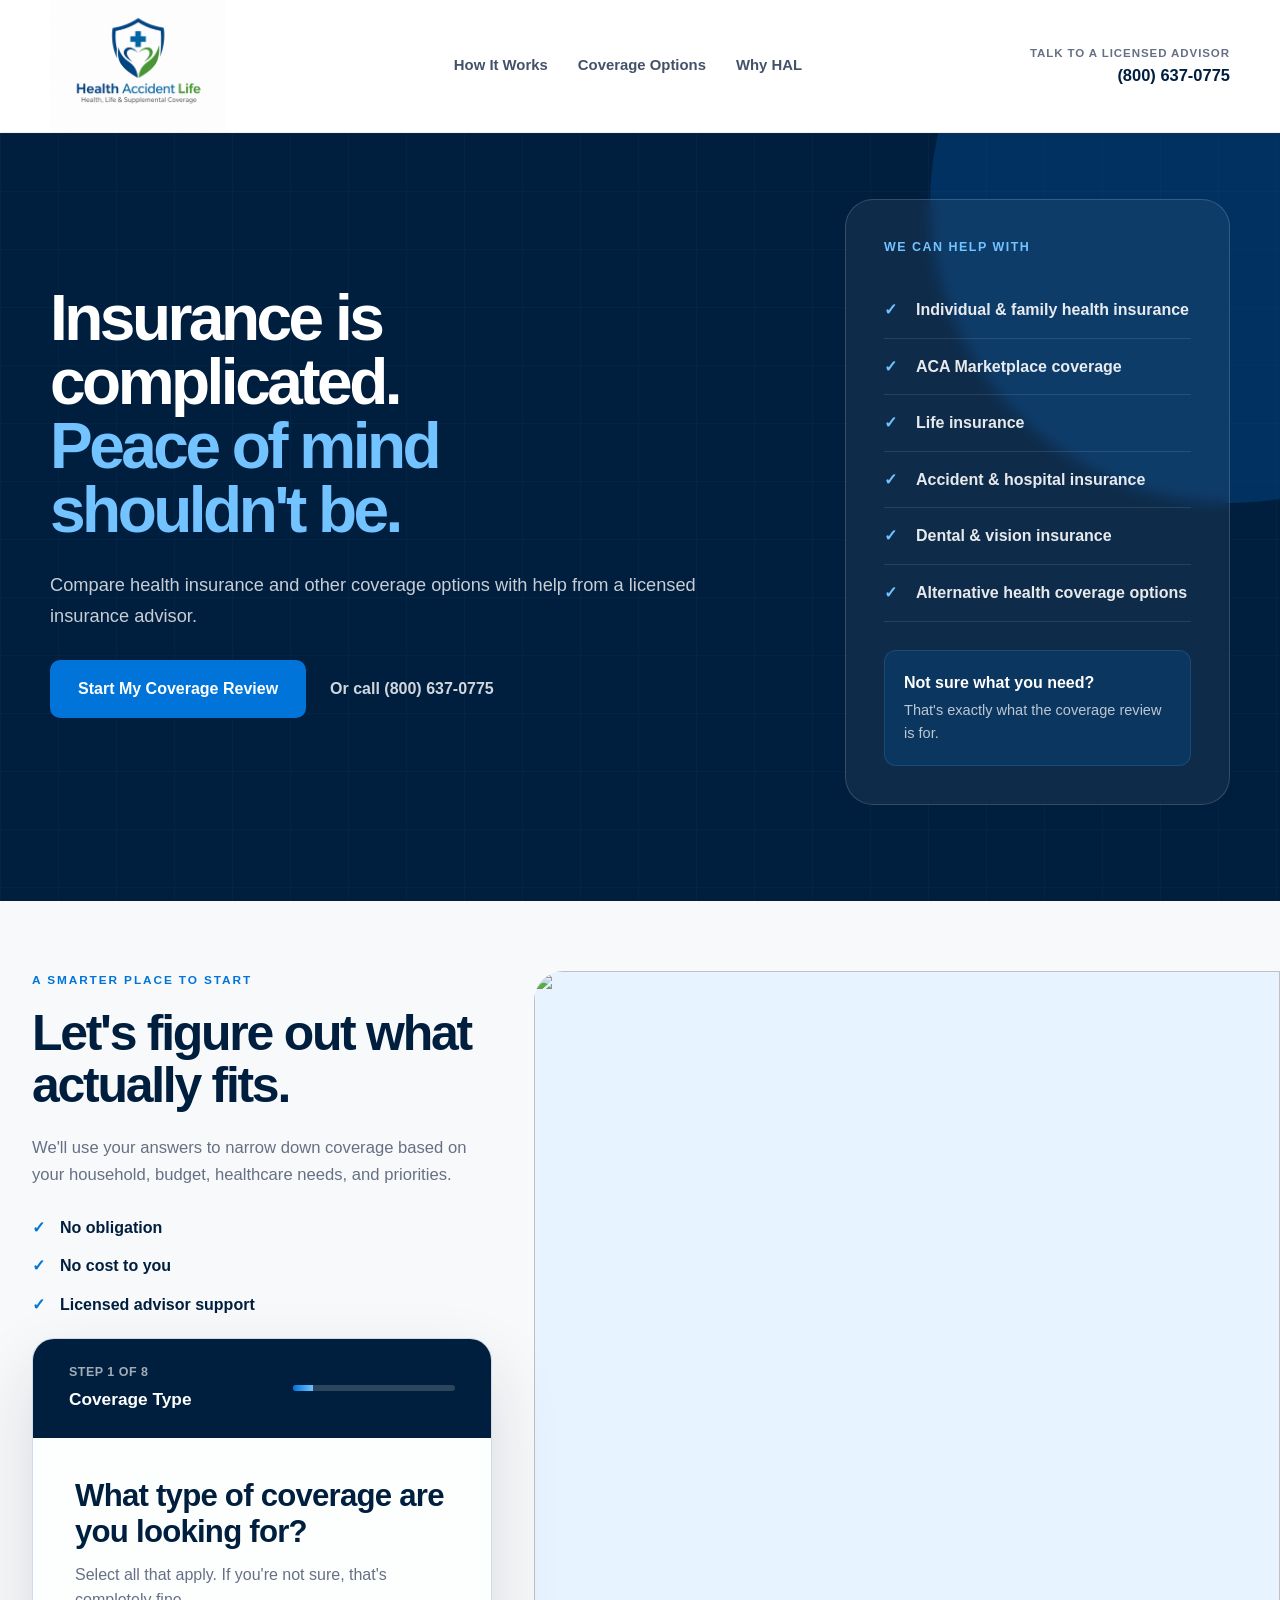
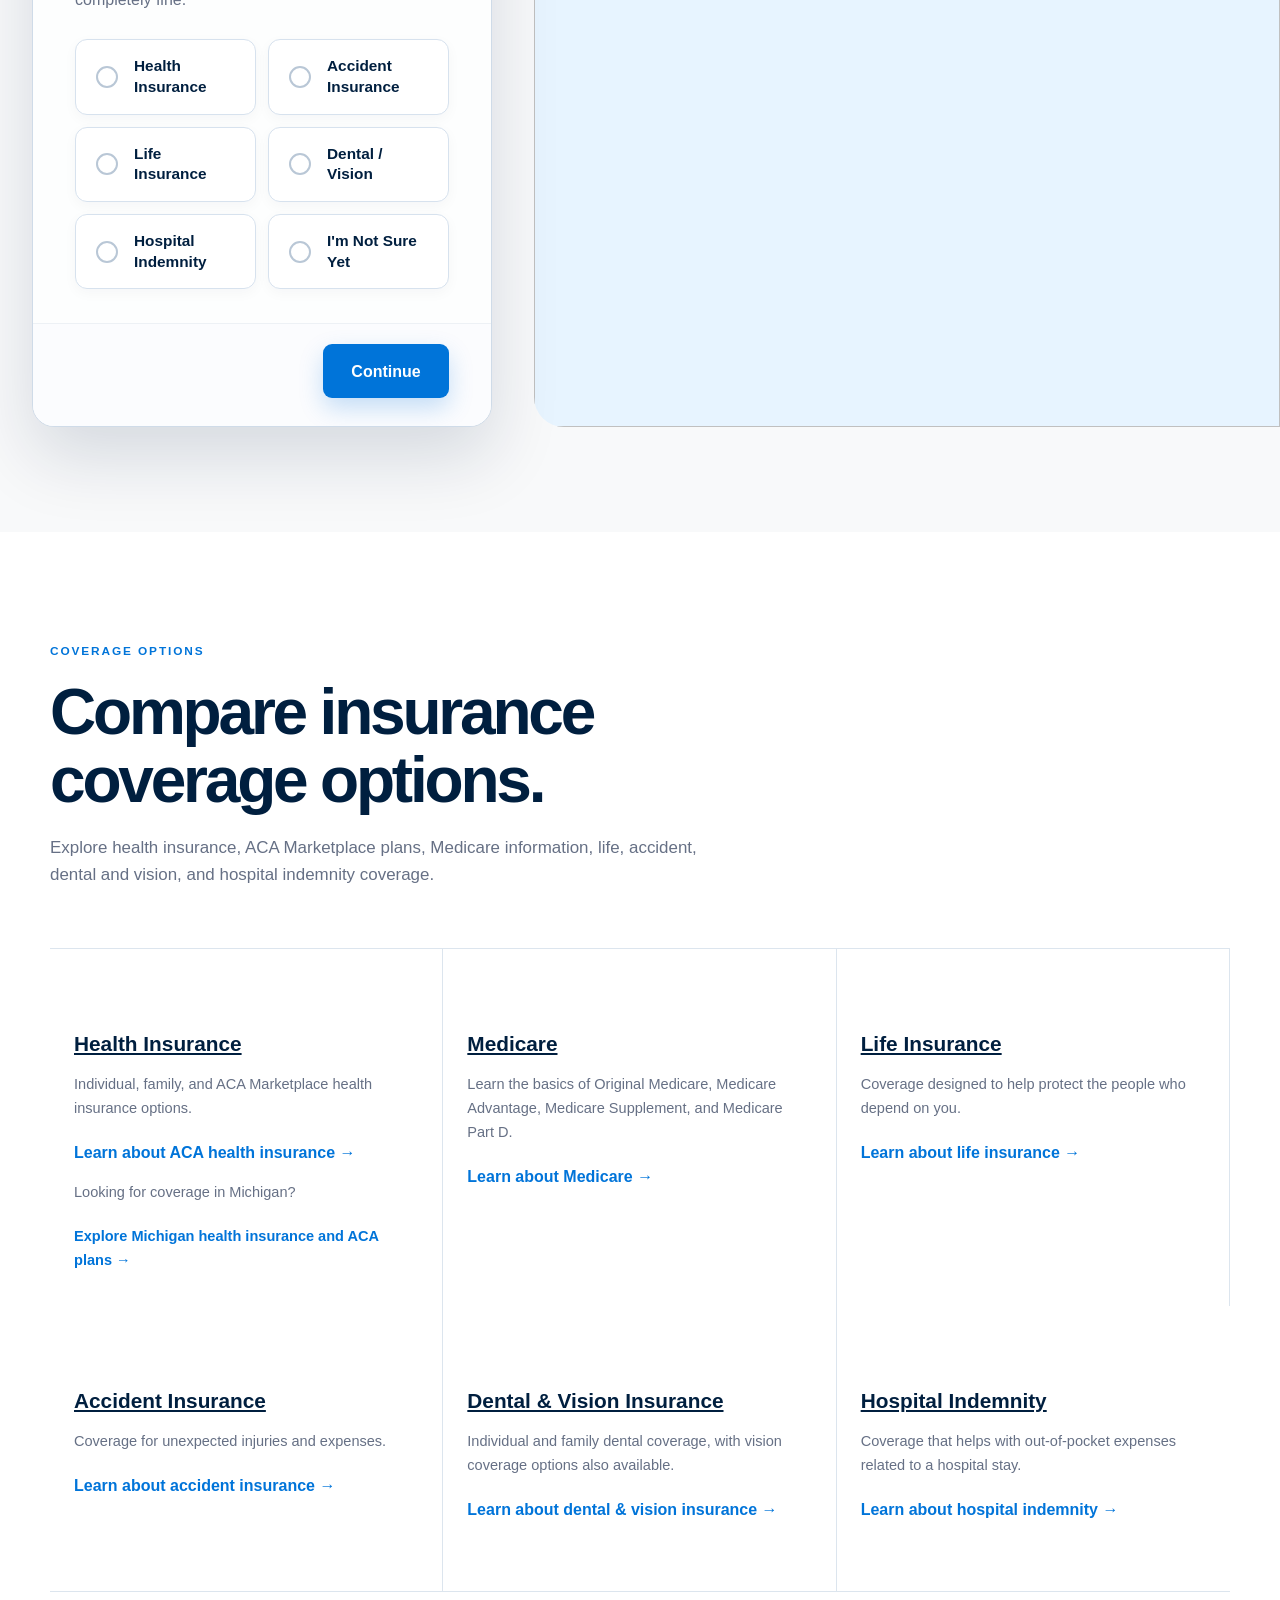
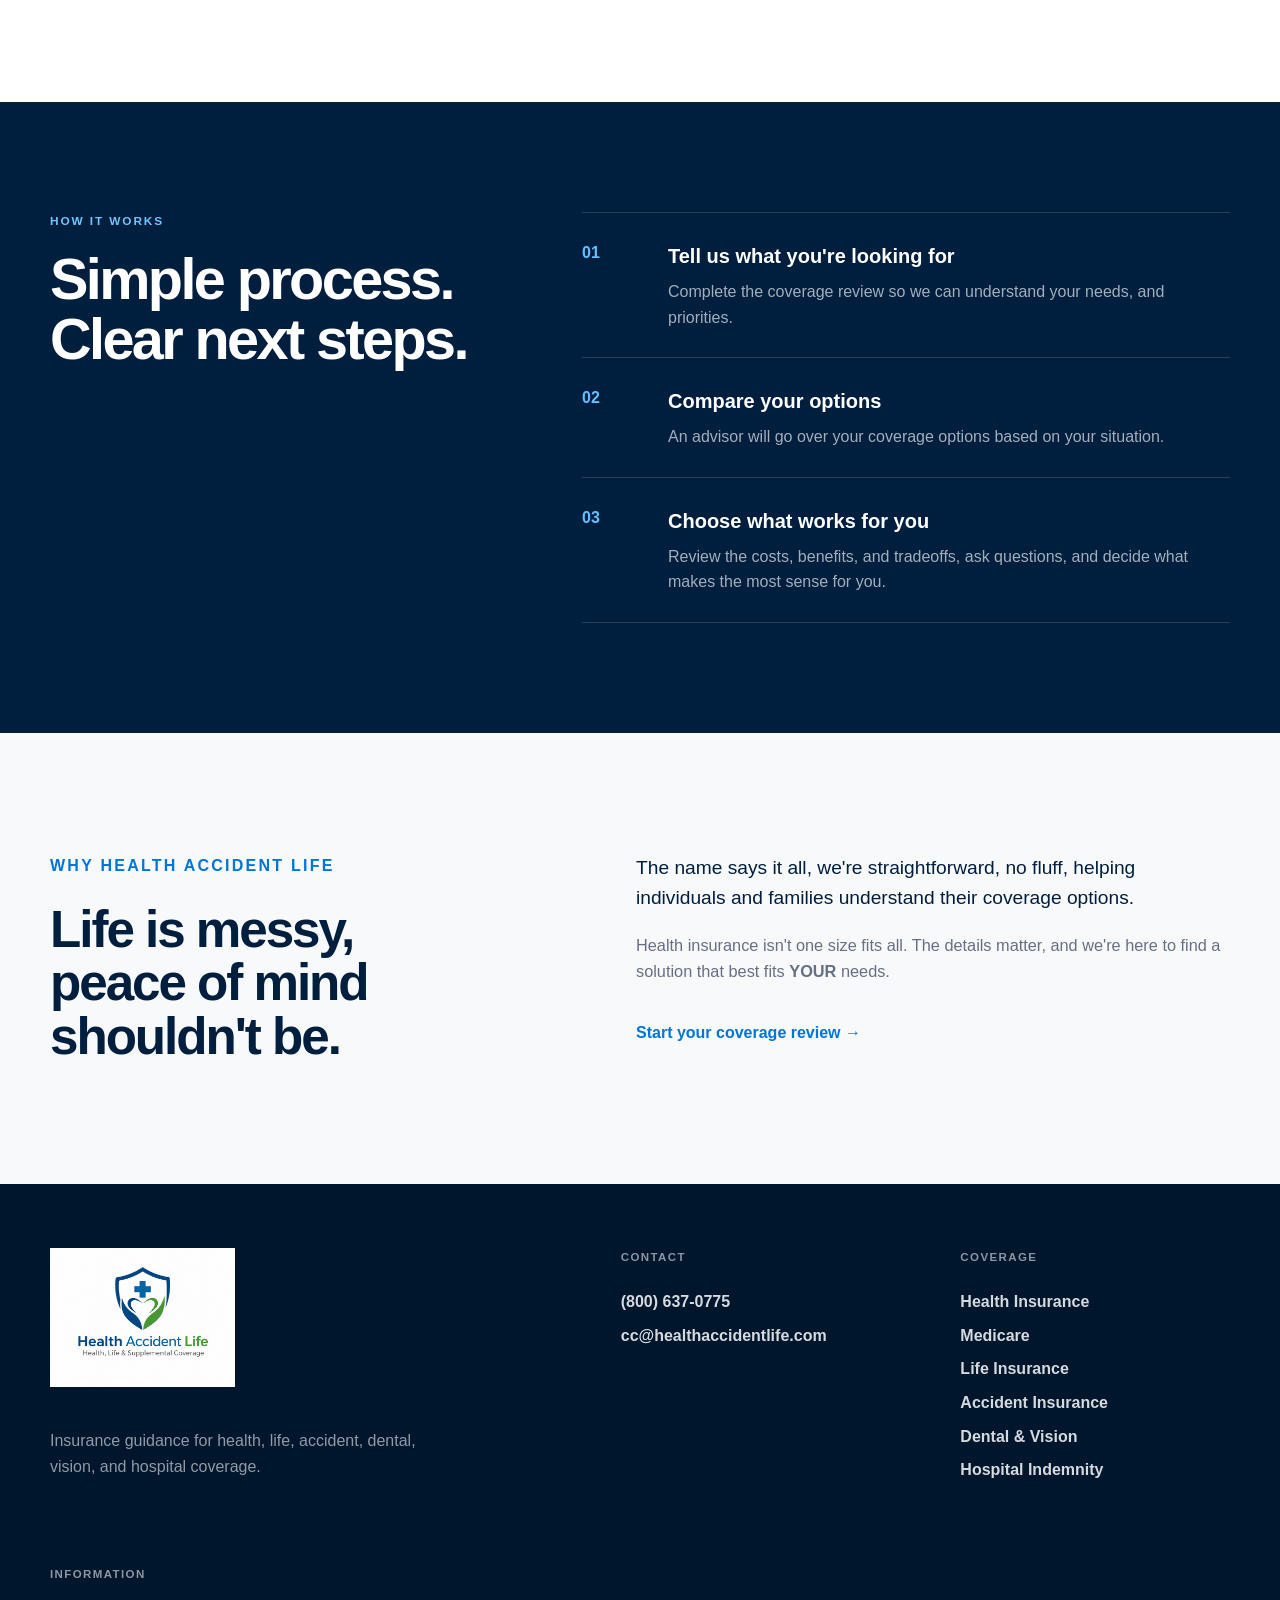
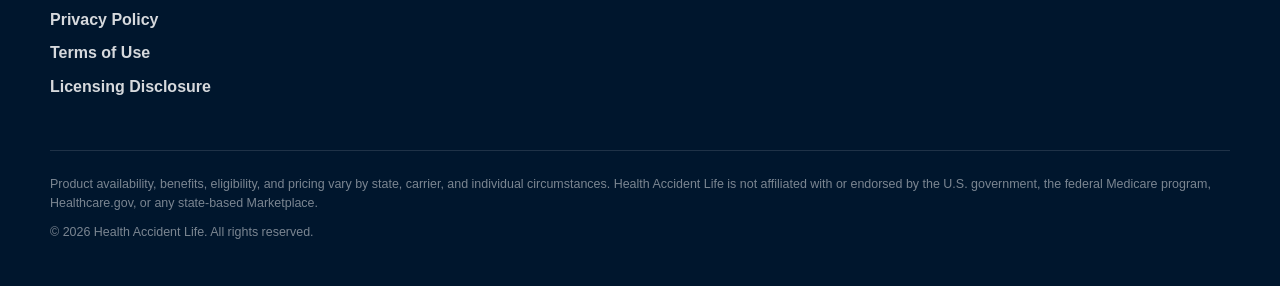
==== commit ad82dc6c: "Change family coverage image format to PNG Updated image source from .webp to .png format." ====
--- a/index.html
+++ b/index.html
@@ -111,6 +111,7 @@
           </p>
 
          
+
 <div class="form-benefits">
   <span>No obligation</span>
   <span>No cost to you</span>
@@ -118,6 +119,7 @@
 </div>
 
 </div>
+
 
 
         <form
@@ -636,7 +638,7 @@
         
 <div class="family-visual" aria-hidden="true">
   <img
-    src="images/family-coverage.webp"
+    src="images/family-coverage.png"
     alt=""
     loading="lazy"
     decoding="async"
--- a/css/style.css
+++ b/css/style.css
@@ -1944,3 +1944,138 @@
 .coverage-item p {
   line-height: 1.65;
 }
+
+/* FAMILY COVERAGE REVIEW DESIGN */
+
+.form-section {
+  position: relative;
+  margin-top: 0;
+  padding: 70px 0 105px;
+  overflow: hidden;
+  background: #f8f9fa;
+}
+
+.form-layout {
+  width: min(1440px, calc(100% - 64px));
+  display: grid;
+  grid-template-columns:
+    minmax(360px, 460px)
+    minmax(0, 1fr);
+  grid-template-rows: auto auto;
+  column-gap: 42px;
+  row-gap: 0;
+  align-items: start;
+}
+
+.form-intro {
+  grid-column: 1;
+  grid-row: 1;
+  padding-top: 0;
+  max-width: none;
+}
+
+.form-intro h2 {
+  font-size: clamp(2.4rem, 3.9vw, 3.5rem);
+}
+
+.form-benefits {
+  margin-top: 26px;
+  margin-bottom: 20px;
+}
+
+/* QUESTIONNAIRE */
+
+.form-layout > .quote-card {
+  grid-column: 1;
+  grid-row: 2;
+  width: 100%;
+  max-width: none;
+  margin: 0;
+  z-index: 2;
+}
+
+/* FAMILY IMAGE */
+
+.family-visual {
+  position: relative;
+  grid-column: 2;
+  grid-row: 1 / span 2;
+  align-self: stretch;
+  min-height: 840px;
+  margin-right: calc(
+    (min(1440px, 100vw - 64px) - 100vw) / 2
+  );
+  overflow: hidden;
+  border-radius: 30px 0 0 30px;
+  background: #e7f4ff;
+}
+
+.family-visual img {
+  display: block;
+  position: absolute;
+  inset: 0;
+  width: 100%;
+  height: 100%;
+  object-fit: cover;
+  object-position: center center;
+}
+
+/* TABLET LAYOUT */
+
+@media (max-width: 1050px) {
+  .form-layout {
+    grid-template-columns: minmax(0, 1fr);
+    width: min(760px, calc(100% - 40px));
+    row-gap: 24px;
+  }
+
+  .form-intro {
+    grid-column: 1;
+    grid-row: 1;
+  }
+
+  .form-layout > .quote-card {
+    grid-column: 1;
+    grid-row: 3;
+  }
+
+  .family-visual {
+    grid-column: 1;
+    grid-row: 2;
+    min-height: 310px;
+    height: 310px;
+    margin: 0;
+    border-radius: 20px;
+  }
+
+  .form-section {
+    padding-top: 55px;
+  }
+}
+
+/* MOBILE LAYOUT */
+
+@media (max-width: 650px) {
+  .form-layout {
+    width: calc(100% - 28px);
+    gap: 18px;
+  }
+
+  .form-section {
+    padding: 38px 0 70px;
+  }
+
+  .form-intro h2 {
+    font-size: clamp(2.15rem, 9vw, 3rem);
+  }
+
+  .family-visual {
+    height: 210px;
+    min-height: 210px;
+    border-radius: 16px;
+  }
+
+  .form-benefits {
+    margin-bottom: 12px;
+  }
+}
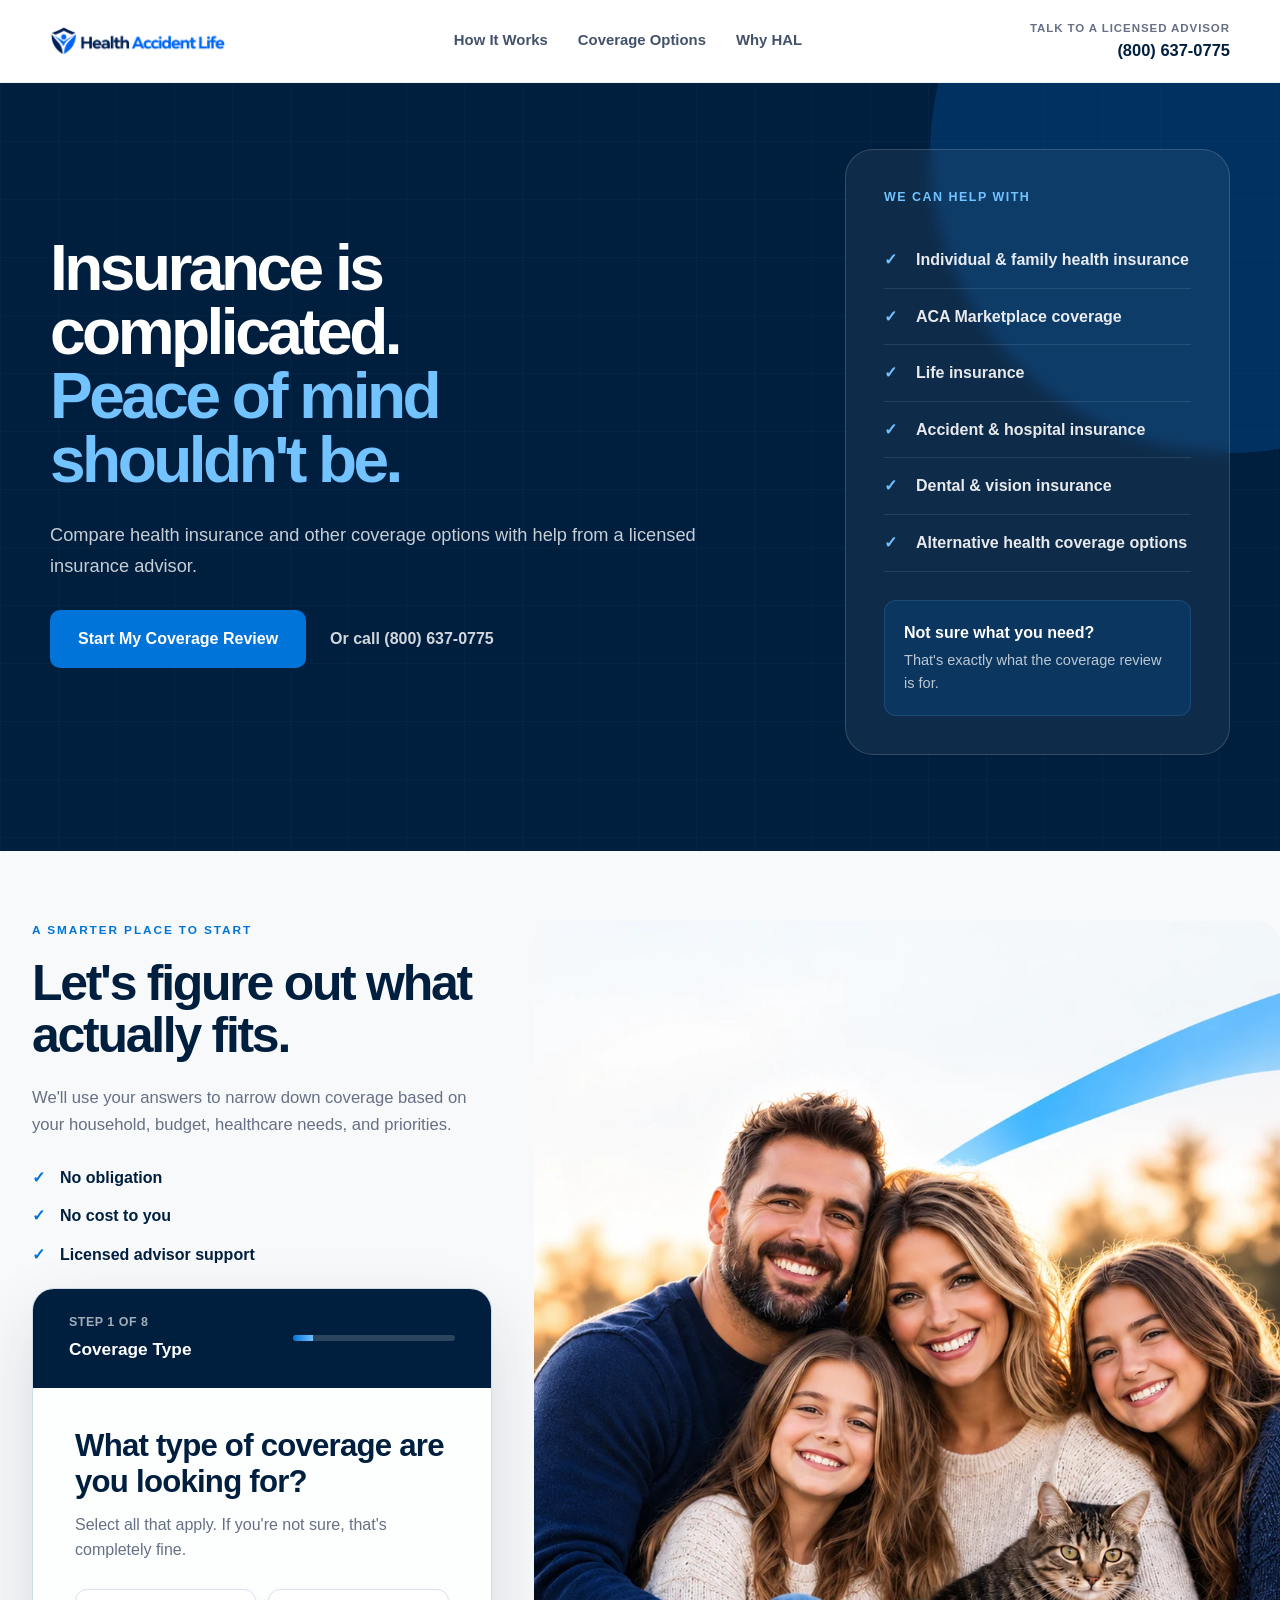
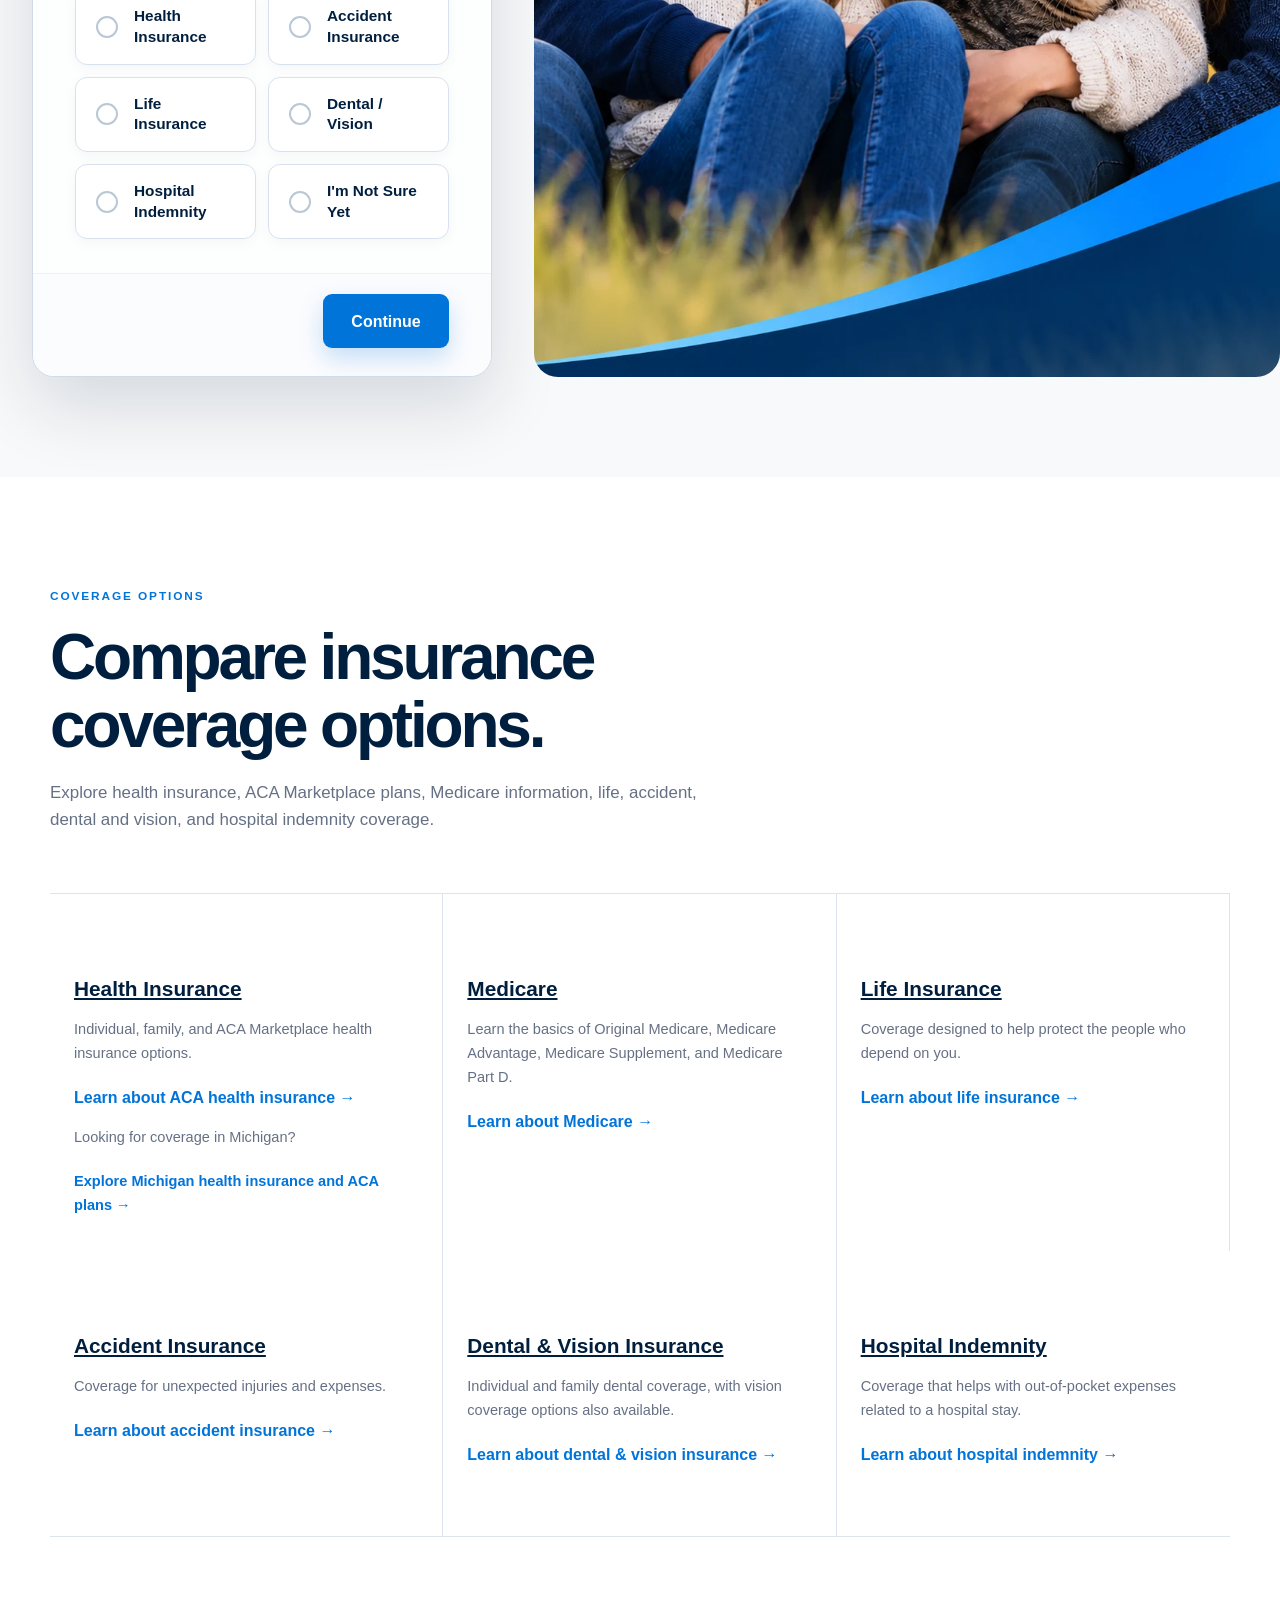
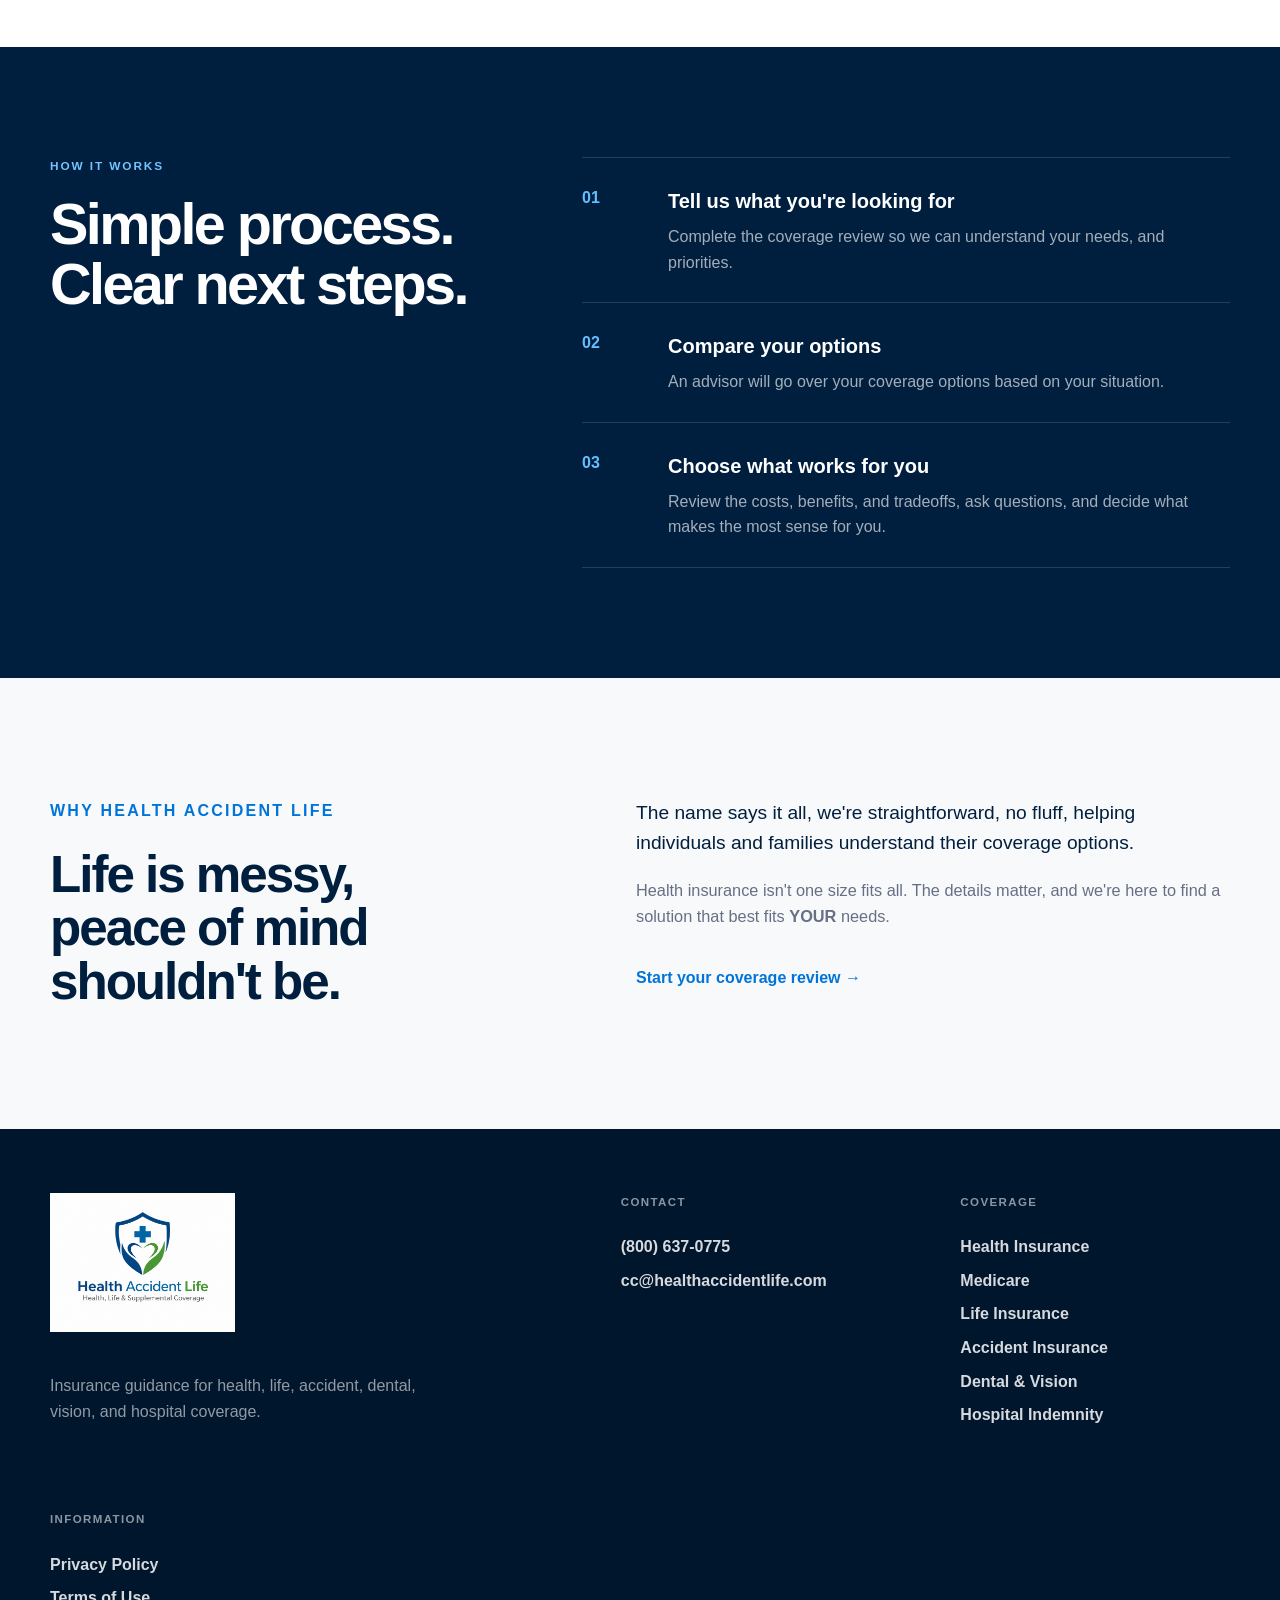
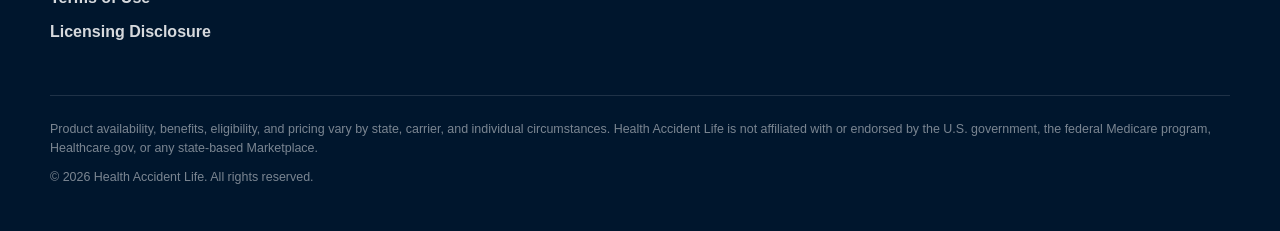
==== commit 331db4f9: "Update logo image source in index.html" ====
--- a/index.html
+++ b/index.html
@@ -22,7 +22,7 @@
     <div class="container header-inner">
 
       <a href="index.html" class="brand-link" aria-label="Health Accident Life home">
-        <img src="images/logo.png" alt="Health Accident Life" class="site-logo" />
+        <img src="images/health-accident-life-logo.png" alt="Health Accident Life" class="site-logo" />
       </a>
 
       <nav class="main-nav" aria-label="Main navigation">
--- a/css/style.css
+++ b/css/style.css
@@ -2079,3 +2079,172 @@
     margin-bottom: 12px;
   }
 }
+
+/* ========================================
+   FAMILY GRAPHIC + QUESTIONNAIRE LAYOUT
+   ======================================== */
+
+.form-section {
+  position: relative;
+  margin-top: 0;
+  padding: 70px 0 100px;
+  overflow: hidden;
+  background: #f8f9fa;
+}
+
+/* Main two-column layout */
+.form-layout {
+  width: min(1440px, calc(100% - 64px));
+  display: grid;
+  grid-template-columns: minmax(0, 460px) minmax(0, 1fr);
+  grid-template-rows: auto auto;
+  column-gap: 42px;
+  row-gap: 0;
+  align-items: start;
+}
+
+/* Introduction */
+.form-intro {
+  grid-column: 1;
+  grid-row: 1;
+  padding-top: 0;
+  max-width: none;
+}
+
+.form-intro h2 {
+  font-size: clamp(2.4rem, 3.9vw, 3.5rem);
+}
+
+.form-benefits {
+  margin-top: 26px;
+  margin-bottom: 20px;
+}
+
+/* Questionnaire card */
+.form-layout > .quote-card {
+  grid-column: 1;
+  grid-row: 2;
+  width: 100%;
+  max-width: none;
+  margin: 0;
+  z-index: 2;
+}
+
+/* Family image */
+.family-visual {
+  position: relative;
+  grid-column: 2;
+  grid-row: 1 / span 2;
+  align-self: stretch;
+  min-height: 840px;
+  overflow: hidden;
+  border-radius: 24px;
+  background: #eaf5ff;
+}
+
+.family-visual img {
+  display: block;
+  position: absolute;
+  inset: 0;
+  width: 100%;
+  height: 100%;
+  object-fit: cover;
+  object-position: center center;
+}
+
+/* Tablet */
+@media (max-width: 1050px) {
+  .form-layout {
+    width: min(760px, calc(100% - 40px));
+    grid-template-columns: minmax(0, 1fr);
+    grid-template-rows: auto;
+    row-gap: 24px;
+  }
+
+  .form-intro {
+    grid-column: 1;
+    grid-row: 1;
+    padding-top: 0;
+  }
+
+  .form-layout > .quote-card {
+    grid-column: 1;
+    grid-row: 3;
+  }
+
+  .family-visual {
+    grid-column: 1;
+    grid-row: 2;
+    min-height: 310px;
+    height: 310px;
+    border-radius: 20px;
+  }
+}
+
+/* Mobile */
+@media (max-width: 650px) {
+  .form-section {
+    padding: 38px 0 70px;
+  }
+
+  .form-layout {
+    width: calc(100% - 28px);
+    row-gap: 18px;
+  }
+
+  .form-intro h2 {
+    font-size: clamp(2.15rem, 9vw, 3rem);
+  }
+
+  .family-visual {
+    min-height: 210px;
+    height: 210px;
+    border-radius: 16px;
+  }
+
+  .form-benefits {
+    margin-bottom: 12px;
+  }
+}
+
+/* MOBILE FAMILY PHOTO FIX - CORRECTED */
+
+@media (max-width: 650px) {
+
+  .form-layout > .family-visual {
+    display: block;
+    position: relative;
+    grid-column: 1;
+    grid-row: 2;
+
+    width: 100%;
+    height: auto;
+    min-height: 0;
+    aspect-ratio: 4 / 5;
+
+    margin: 0;
+    padding: 0;
+    overflow: hidden;
+    border-radius: 18px;
+  }
+
+  .form-layout > .family-visual img {
+    display: block;
+    position: static;
+
+    width: 100%;
+    height: 100%;
+
+    object-fit: contain;
+    object-position: center;
+  }
+
+  .form-layout > .quote-card {
+    grid-column: 1;
+    grid-row: 3;
+  }
+
+}
+
+
+  
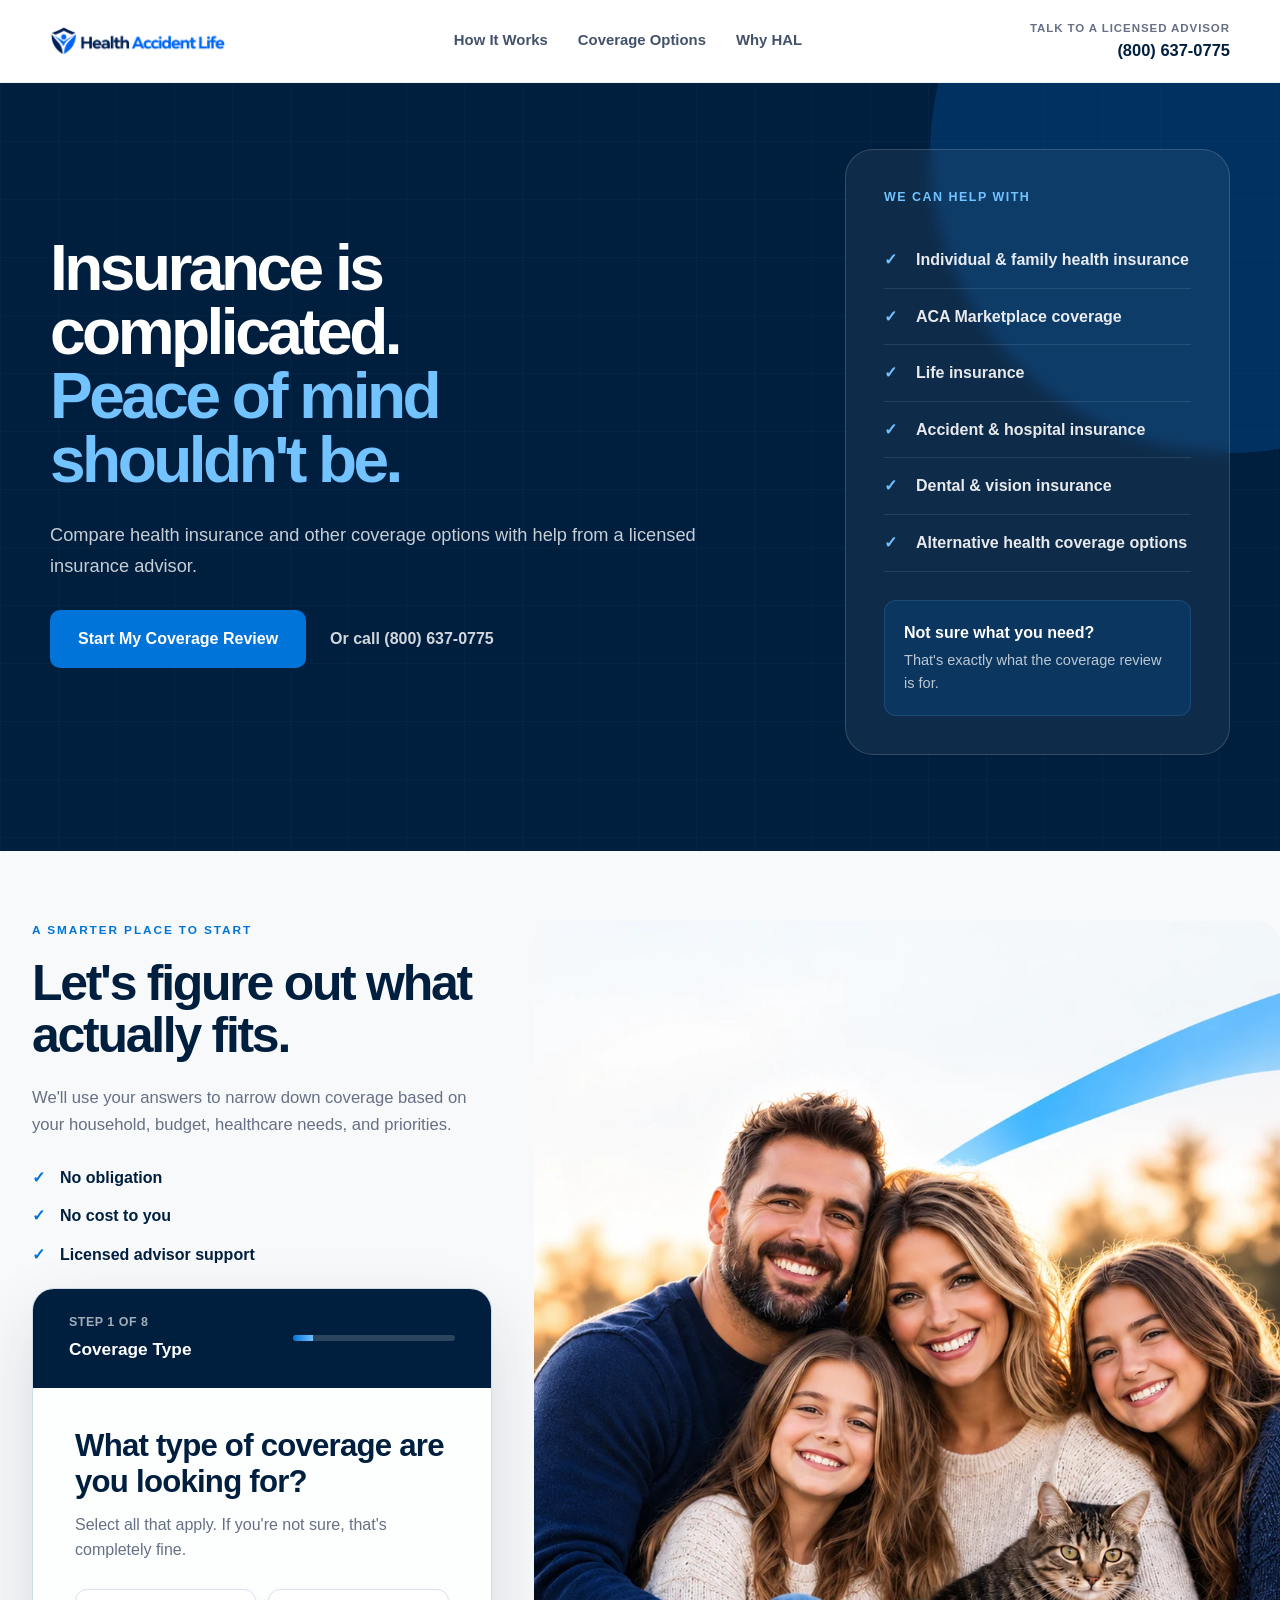
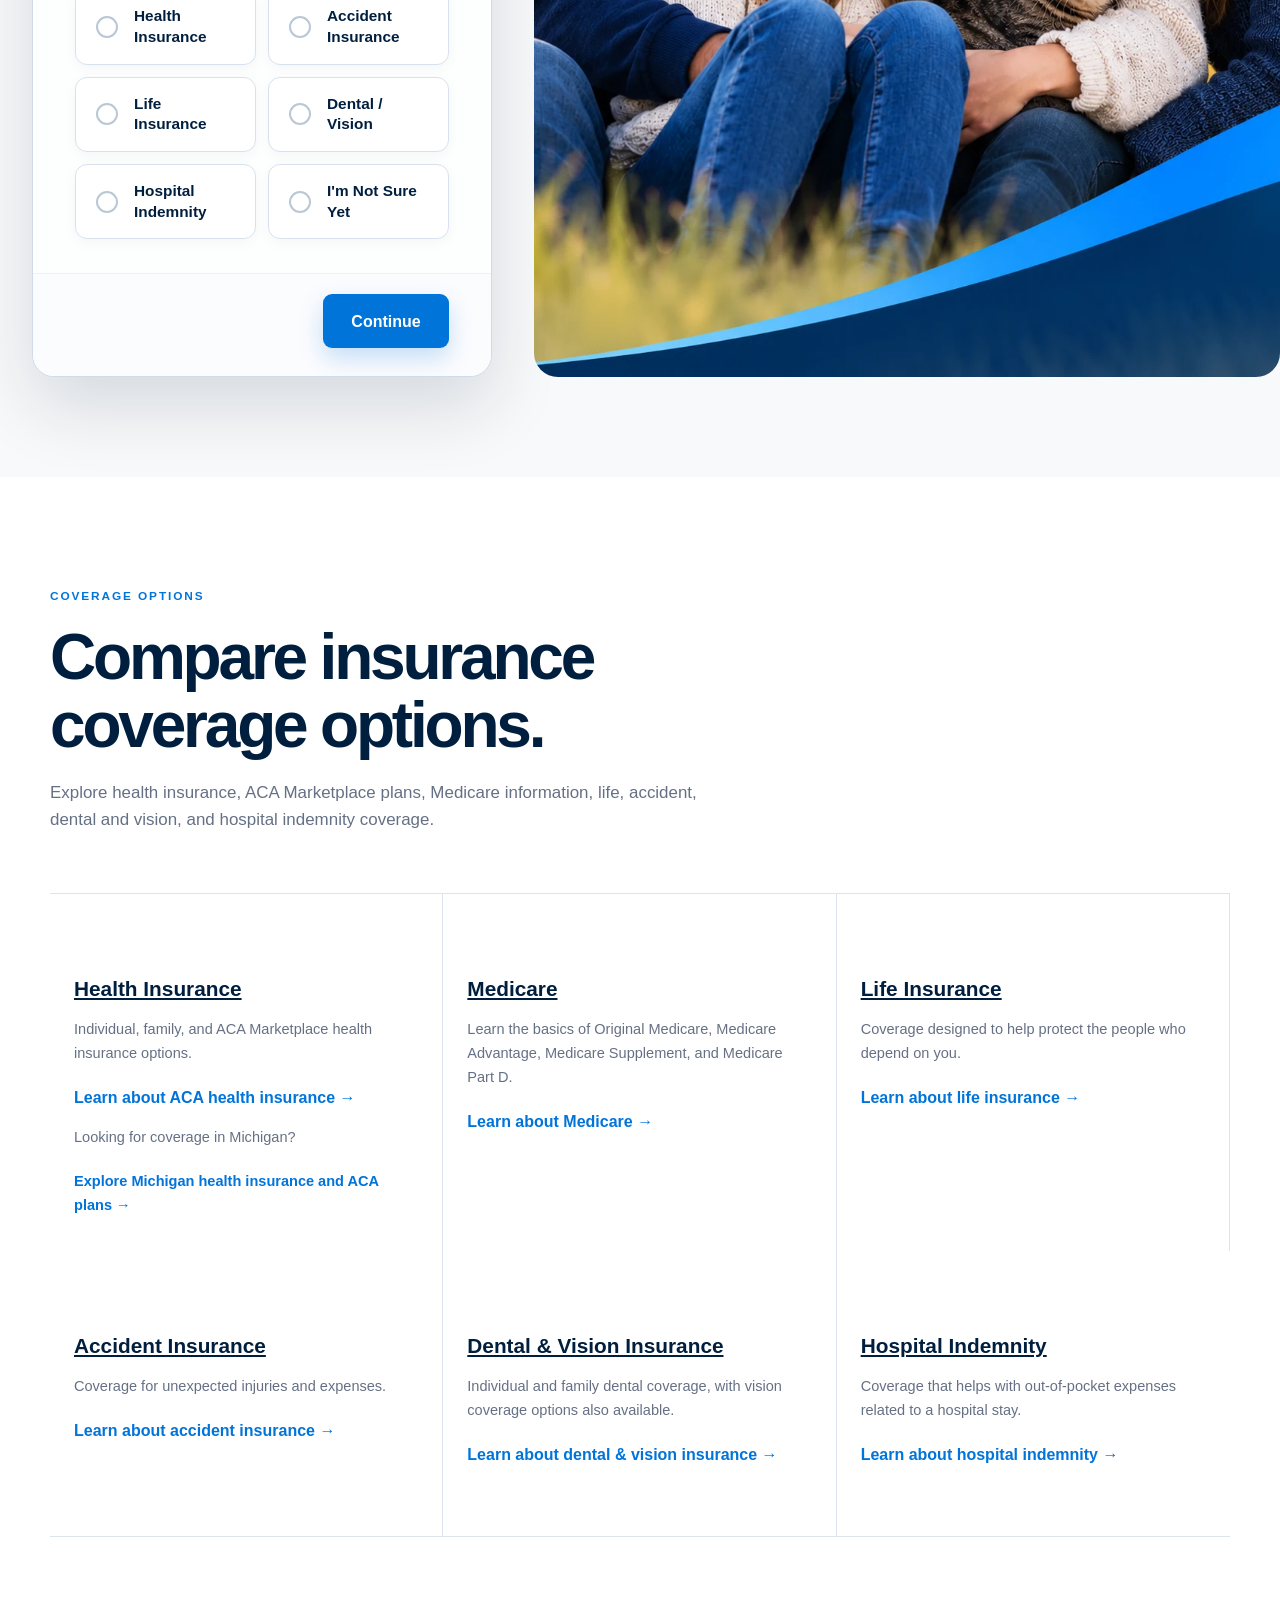
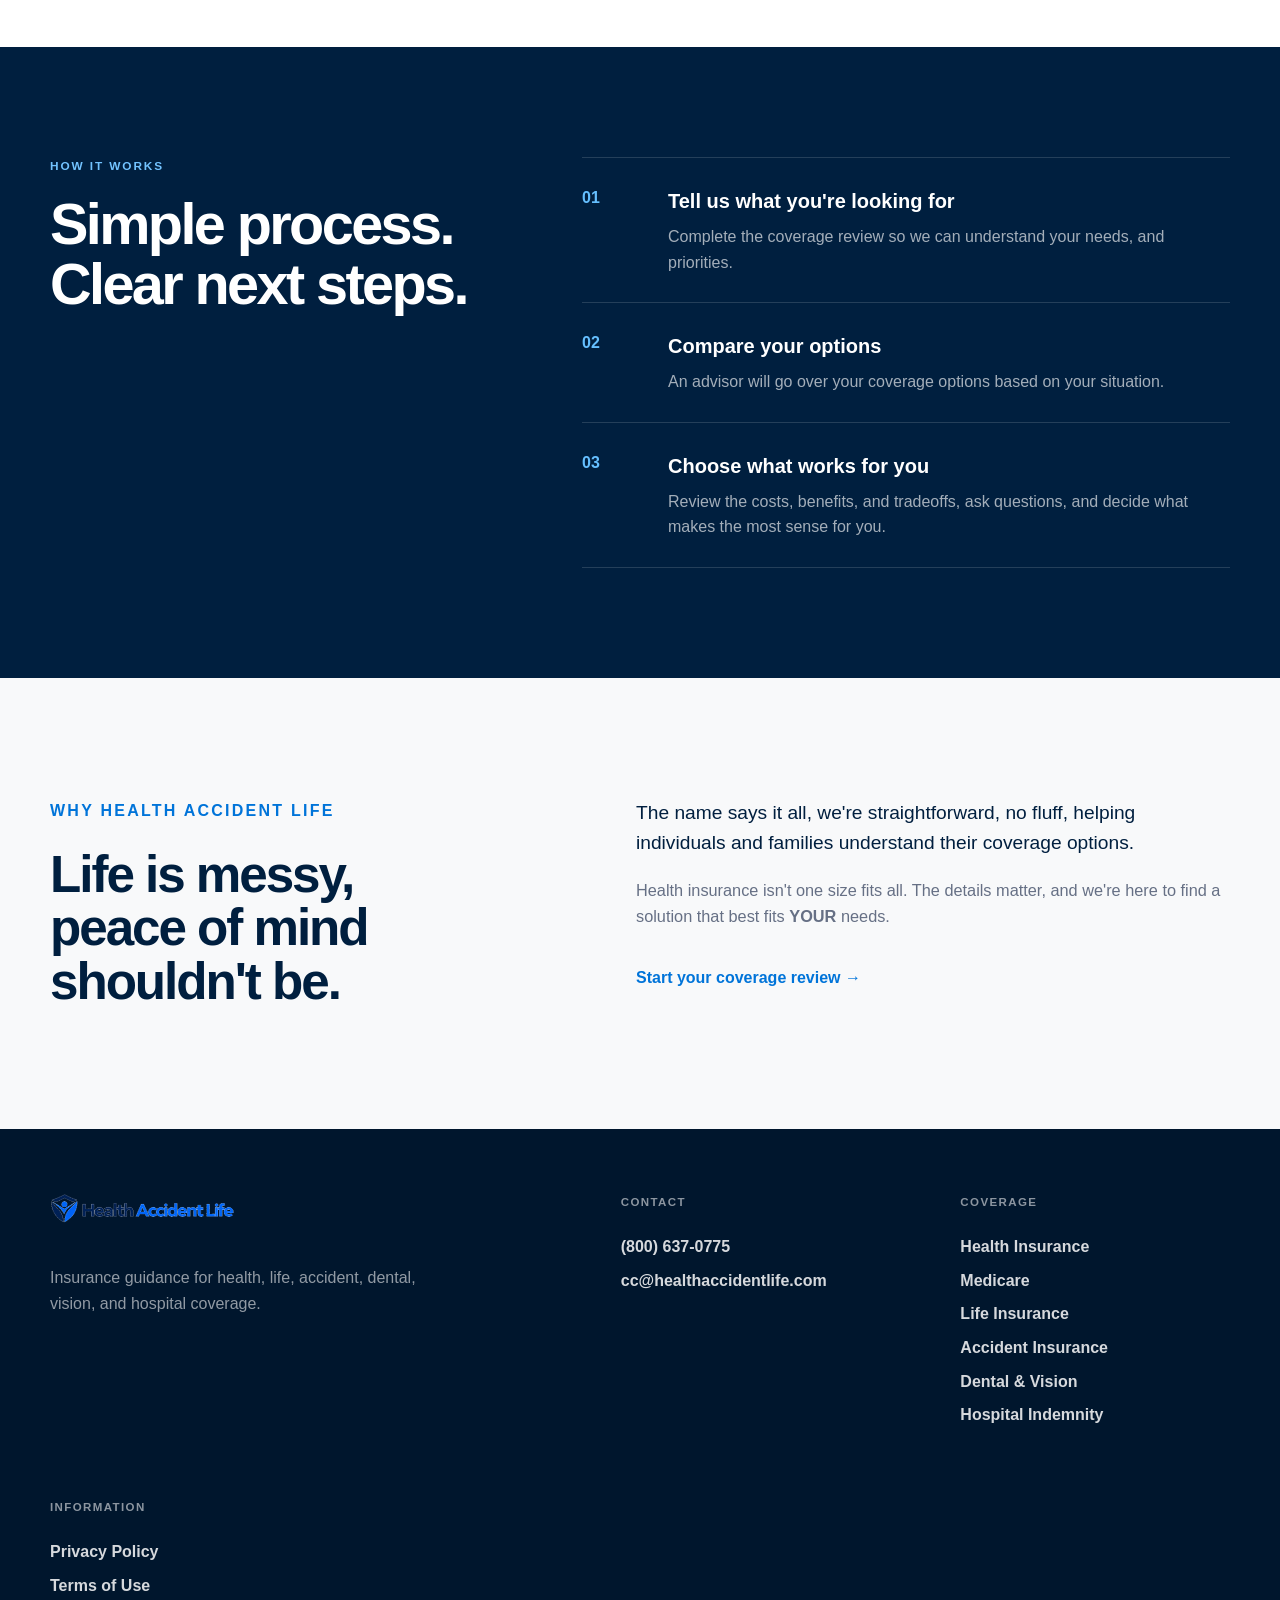
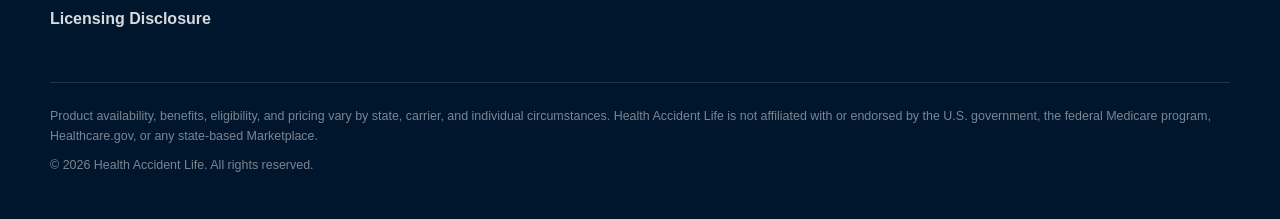
==== commit 14774579: "Update footer logo image source" ====
--- a/index.html
+++ b/index.html
@@ -869,11 +869,11 @@
 
       <div class="footer-brand-area">
 
-        <img
-          src="images/logo.png"
-          alt="Health Accident Life"
-          class="footer-logo"
-        />
+     <img
+  src="images/health-accident-life-logo.png"
+  alt="Health Accident Life"
+  class="footer-logo"
+/>  
 
         <p>
           Insurance guidance for health, life, accident,
--- a/css/style.css
+++ b/css/style.css
@@ -93,8 +93,11 @@
 }
 
 .site-logo {
-  width: 190px;
+  width: 340px;
+  max-width: 100%;
+  height: auto;
   display: block;
+  object-fit: contain;
 }
 
 .main-nav {
@@ -2246,5 +2249,12 @@
 
 }
 
+@media (max-width: 768px) {
+  .site-logo {
+    width: 260px;
+    max-width: 100%;
+    height: auto;
+  }
+}
 
   
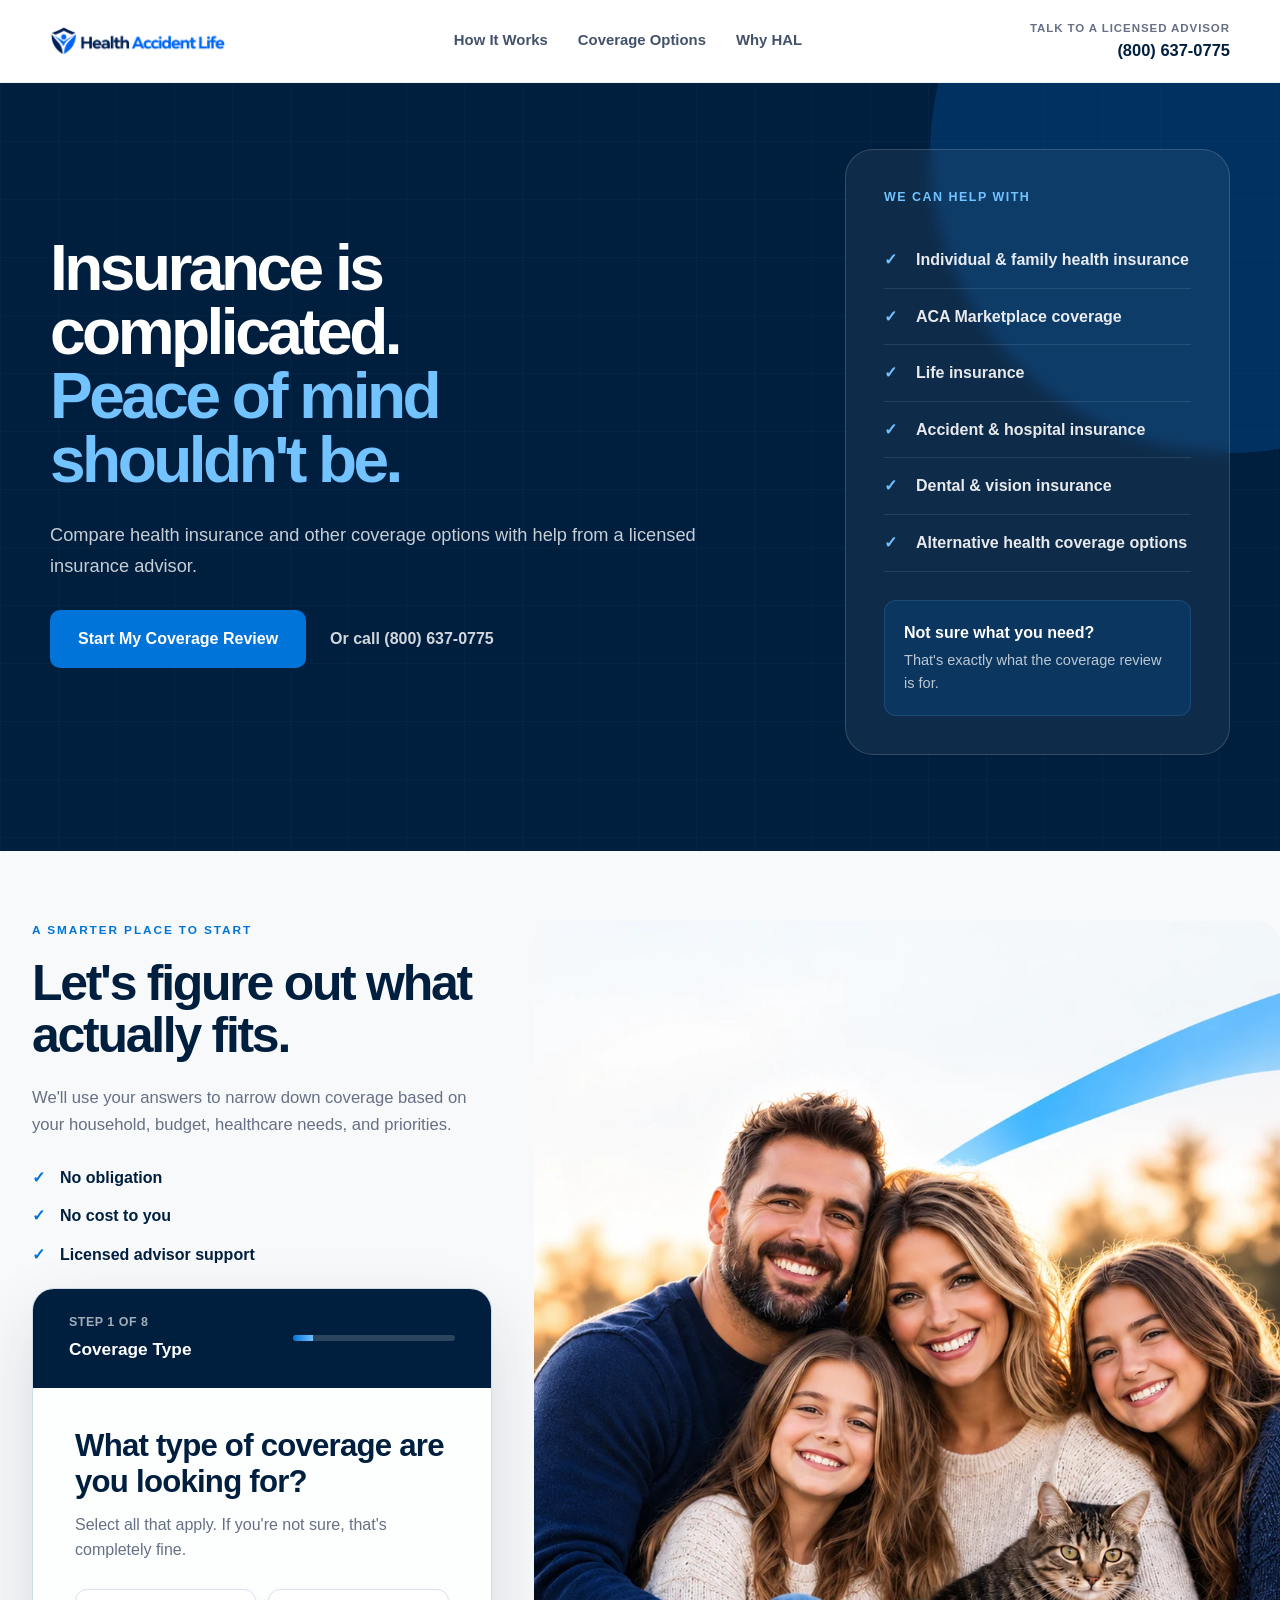
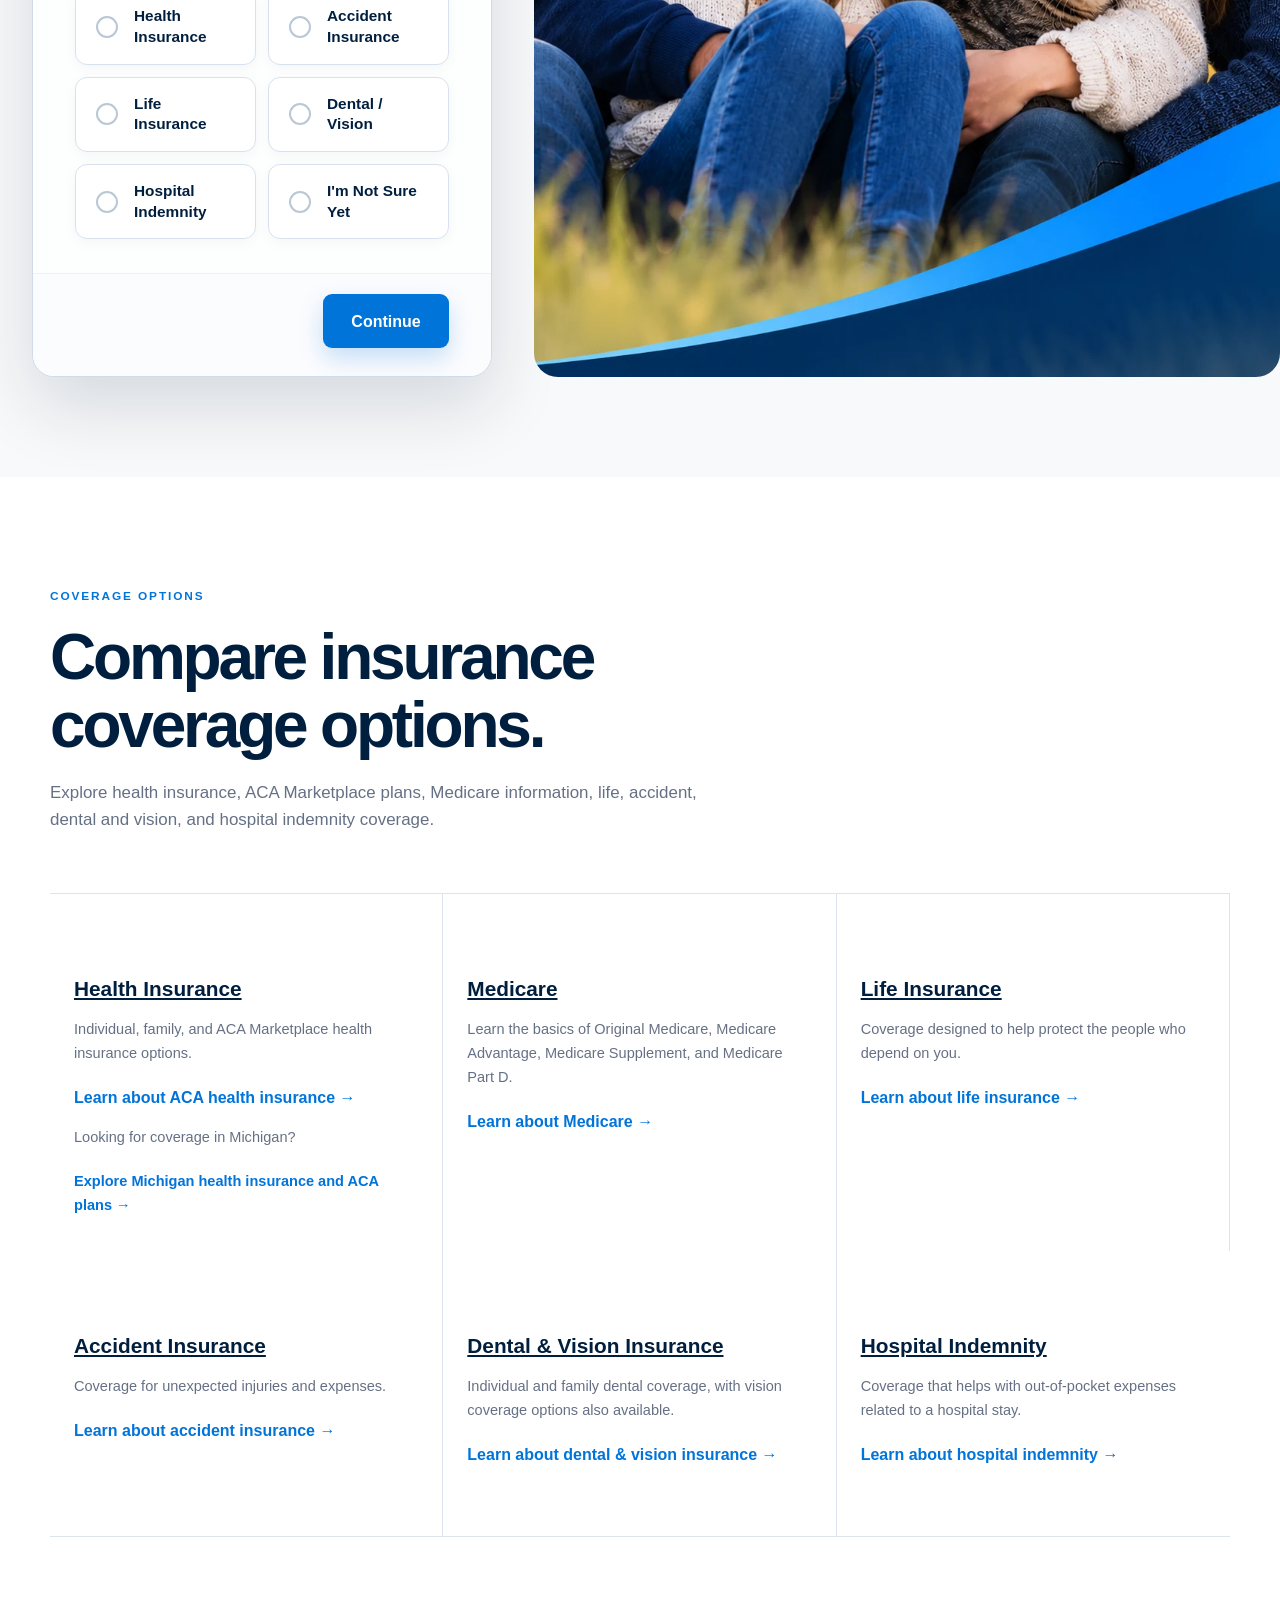
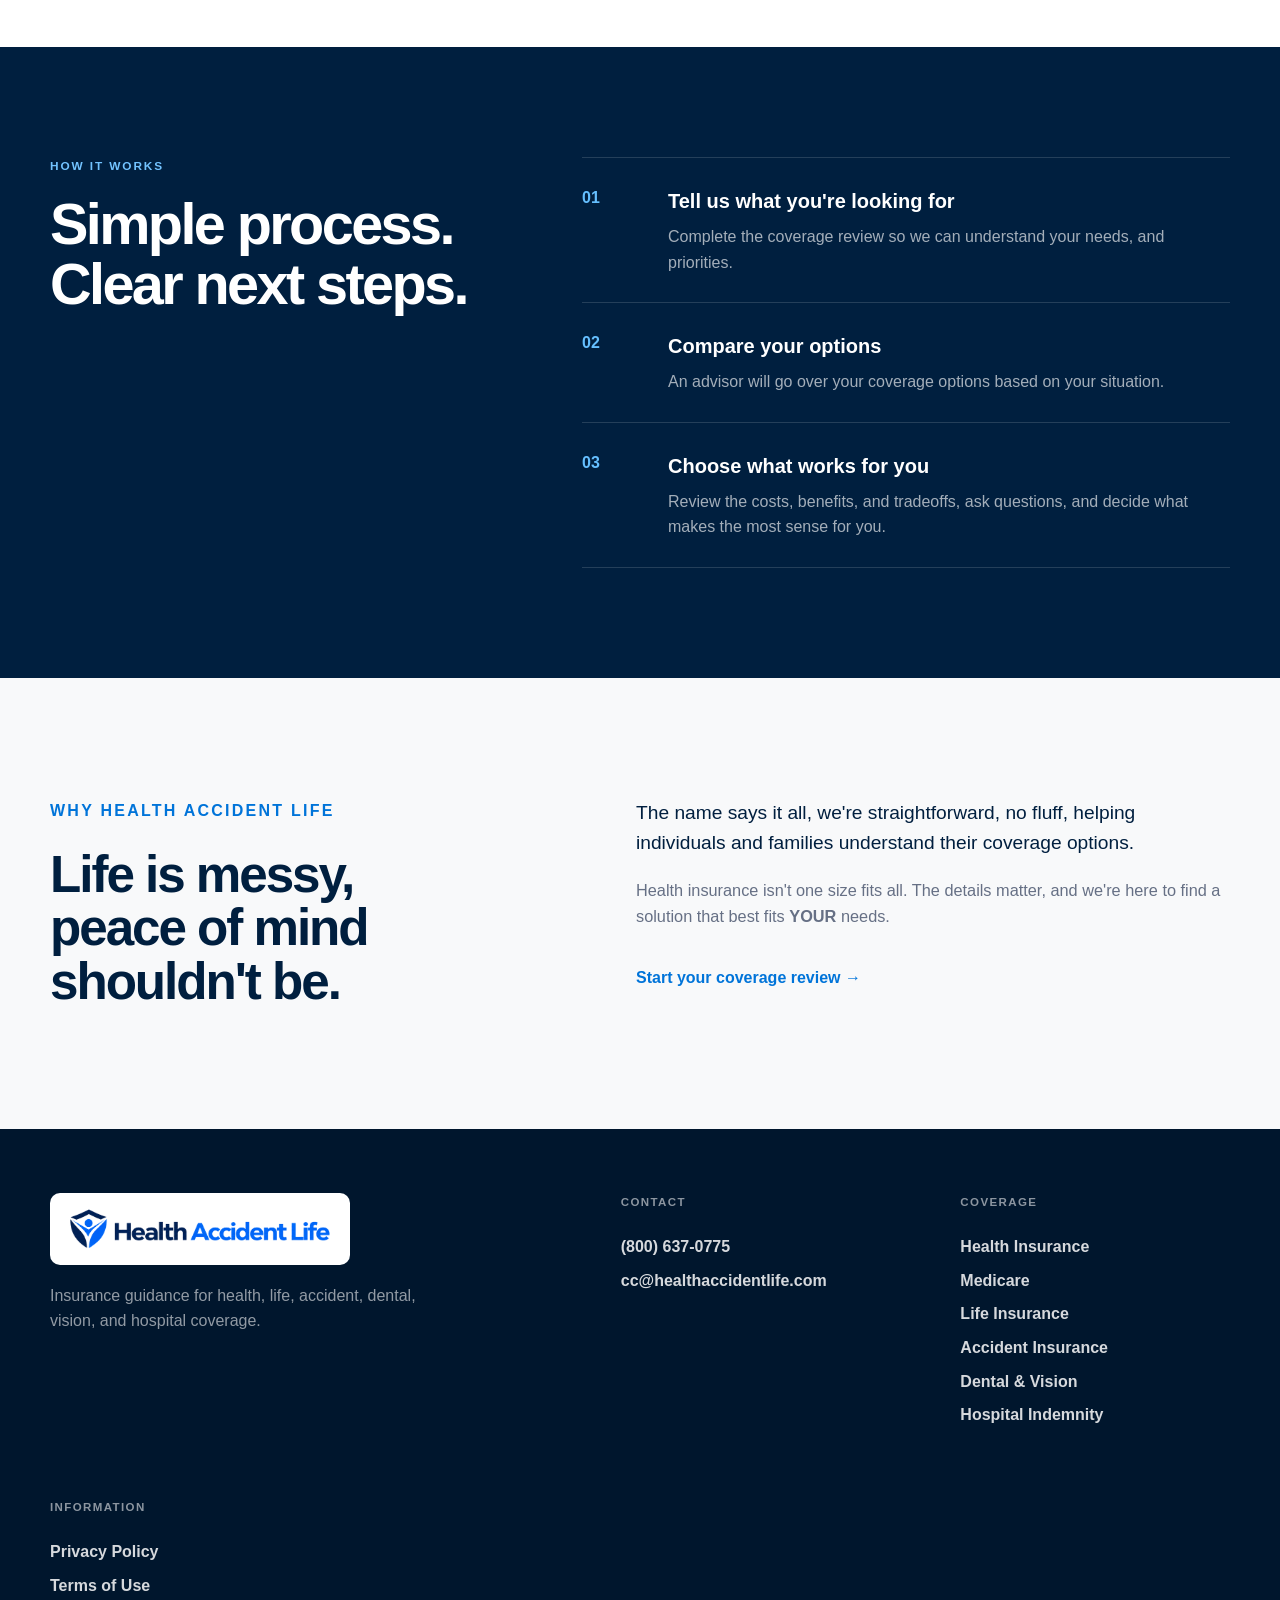
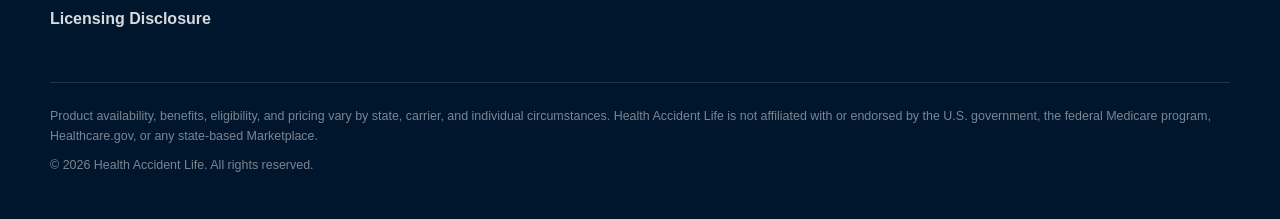
==== commit 0db3ff08: "Enhance SEO with social sharing meta tags Added Open Graph and Twitter meta tags for social sharing." ====
--- a/index.html
+++ b/index.html
@@ -12,6 +12,16 @@
 />
 
 <link rel="canonical" href="https://healthaccidentlife.com/" />
+  
+<!-- Facebook and LinkedIn Social Sharing -->
+<meta property="og:type" content="website" />
+<meta property="og:url" content="https://healthaccidentlife.com/" />
+<meta property="og:title" content="Health Accident Life | Insurance Made Simple" />
+<meta property="og:description" content="Straightforward insurance guidance for individuals, families, and small businesses. No confusion, no fluff, just real solutions." />
+<meta property="og:image" content="https://healthaccidentlife.com/images/hal-social-preview.jpg" />
+<meta property="og:image:width" content="1200" />
+<meta property="og:image:height" content="630" />
+<meta name="twitter:card" content="summary_large_image" />
 
   <link rel="stylesheet" href="css/style.css" />
 </head>
--- a/css/style.css
+++ b/css/style.css
@@ -2256,5 +2256,16 @@
     height: auto;
   }
 }
-
+/* Health Accident Life footer logo */
+
+.footer-logo {
+  display: block;
+  width: 300px;
+  max-width: 100%;
+  height: auto;
+  padding: 14px 18px;
+  background-color: #ffffff;
+  border-radius: 10px;
+  box-sizing: border-box;
+}
   
